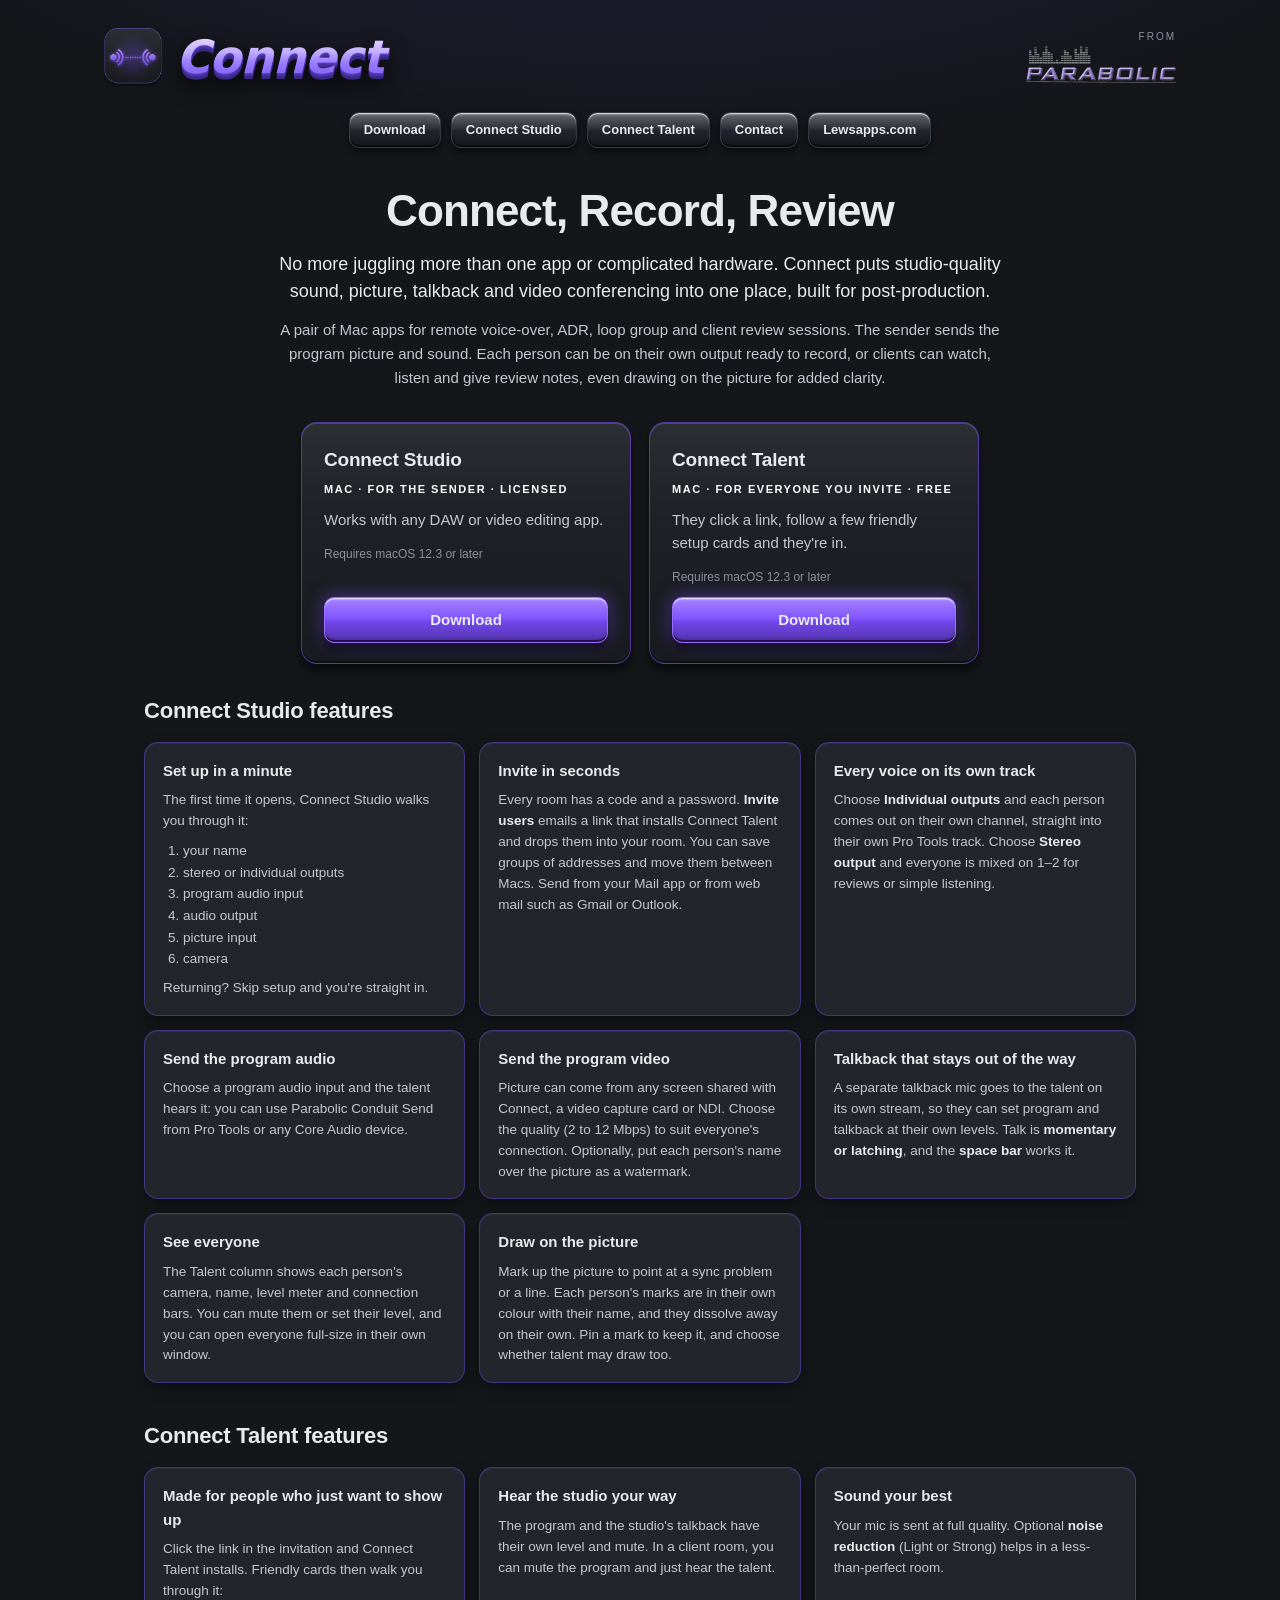
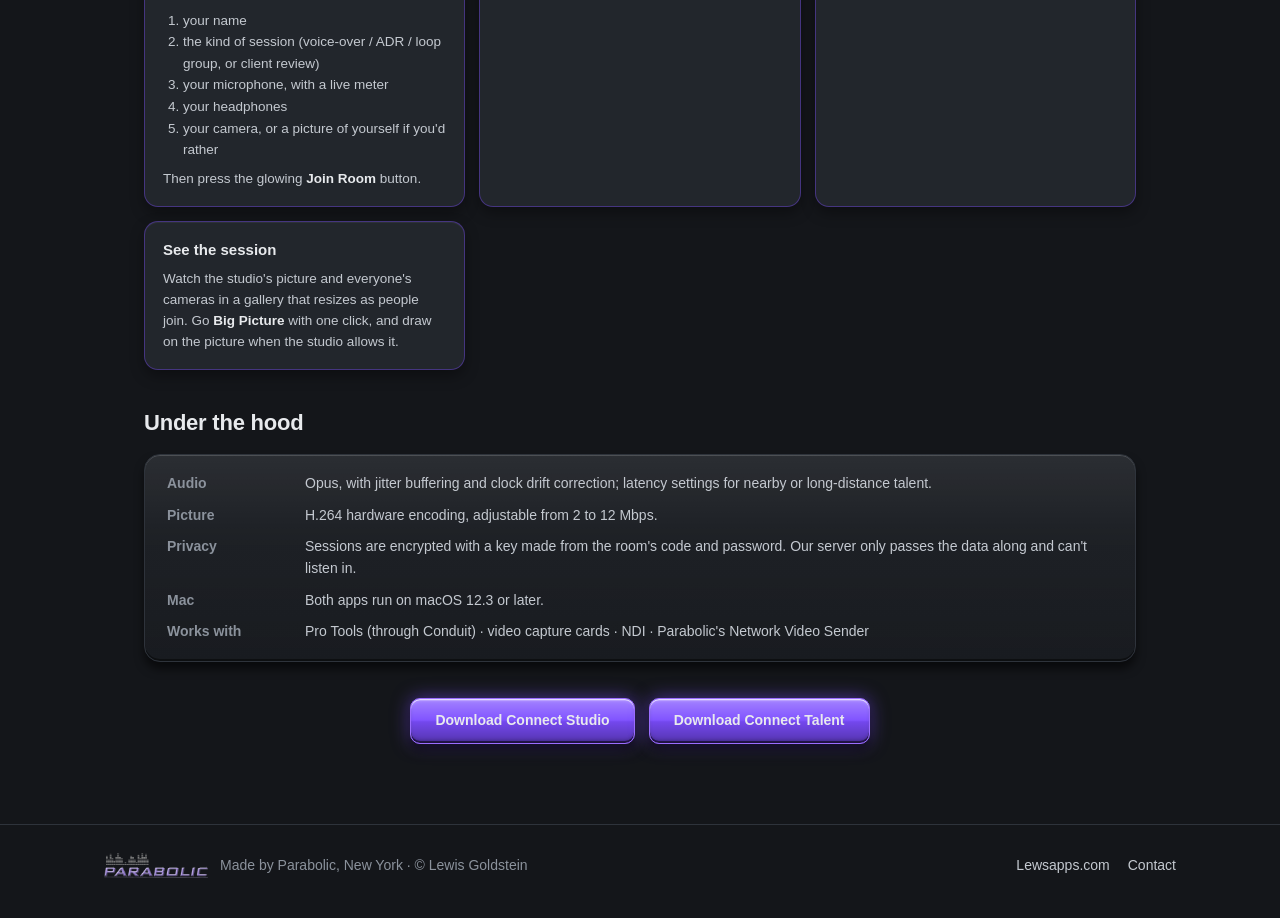
==== docs/index.html @ f1bec0ec "Rename cards: Send the program audio / video Co-Authored-By: Claude Opus 5.5 <noreply@anthropic.com>" ====
<!doctype html>
<html lang="en">
<head>
<meta charset="utf-8">
<meta name="viewport" content="width=device-width, initial-scale=1">
<title>Connect — your studio, wherever your talent is · from Parabolic</title>
<meta name="description" content="Connect Studio and Connect Talent: Mac apps for remote voice-over, ADR, loop group and client review sessions. Studio-quality sound, picture, talkback and video of everyone in one place.">
<meta property="og:title" content="Connect — from Parabolic">
<meta property="og:description" content="Your studio, wherever your talent is. Remote voice-over, ADR, loop group and client review sessions for Mac.">
<meta name="theme-color" content="#14161a">
<link rel="stylesheet" href="assets/style.css">
<link rel="stylesheet" href="assets/transmitter.css">
<link rel="stylesheet" href="assets/vocalbooth.css">
<link rel="stylesheet" href="assets/connect.css">
<link rel="icon" type="image/png" href="assets/favicon.png">
<link rel="apple-touch-icon" href="assets/icon-180.png">
</head>
<body>
<header class="tx-head"><div class="tx-wrap">
  <a href="index.html" class="vb-brand"><img class="vb-icon" src="assets/connect-icon.png" alt="" width="190" height="190"><span class="vb-word">Connect</span></a>
  <div class="from"><span>from</span><a href="https://lewsapps.com"><img class="parabolic" src="assets/parabolic-logo.png" alt="Parabolic" width="600" height="146"></a></div>
</div></header>

<nav class="tx-nav">
  <a class="btn sm" href="#apps">Download</a>
  <a class="btn sm" href="#studio">Connect Studio</a>
  <a class="btn sm" href="#talent">Connect Talent</a>
  <a class="btn sm" href="mailto:lew@parabolicny.com">Contact</a>
  <a class="btn sm" href="https://lewsapps.com">Lewsapps.com</a>
</nav>

<main class="tx-wrap cn-main">

<section class="cn-hero">
  <h1>Connect, Record, Review</h1>
  <p class="cn-lead">No more juggling more than one app or complicated hardware. Connect puts studio-quality sound, picture, talkback and video conferencing into one place, built for post-production.</p>
  <p class="cn-sub">A pair of Mac apps for remote voice-over, ADR, loop group and client review sessions. The sender sends the program picture and sound. Each person can be on their own output ready to record, or clients can watch, listen and give review notes, even drawing on the picture for added clarity.</p>
</section>

<section id="apps" class="cn-apps">
  <article class="card tx-card">
    <h3>Connect Studio</h3>
    <div class="plat">Mac · For the sender · Licensed</div>
    <p>Works with any DAW or video editing app.</p>
    <div class="req">Requires macOS 12.3 or later</div>
    <a class="btn primary" href="https://raw.githubusercontent.com/diskeditor/lews-apps/main/Connect-Studio-Installer.pkg">Download</a>
  </article>
  <article class="card tx-card">
    <h3>Connect Talent</h3>
    <div class="plat">Mac · For everyone you invite · Free</div>
    <p>They click a link, follow a few friendly setup cards and they're in.</p>
    <div class="req">Requires macOS 12.3 or later</div>
    <a class="btn primary" href="https://raw.githubusercontent.com/diskeditor/lews-apps/main/Connect-Talent-Installer.pkg">Download</a>
  </article>
</section>

<section id="studio" class="cn-block">
  <div class="cn-head"><h2>Connect Studio features</h2></div>
  <div class="cn-grid"><div class="cn-feat"><h4>Set up in a minute</h4><p>The first time it opens, Connect Studio walks you through it:</p><ol><li>your name</li><li>stereo or individual outputs</li><li>program audio input</li><li>audio output</li><li>picture input</li><li>camera</li></ol><p>Returning? Skip setup and you're straight in.</p></div><div class="cn-feat"><h4>Invite in seconds</h4><p>Every room has a code and a password. <b>Invite users</b> emails a link that installs Connect Talent and drops them into your room. You can save groups of addresses and move them between Macs. Send from your Mail app or from web mail such as Gmail or Outlook.</p></div><div class="cn-feat"><h4>Every voice on its own track</h4><p>Choose <b>Individual outputs</b> and each person comes out on their own channel, straight into their own Pro Tools track. Choose <b>Stereo output</b> and everyone is mixed on 1–2 for reviews or simple listening.</p></div><div class="cn-feat"><h4>Send the program audio</h4><p>Choose a program audio input and the talent hears it: you can use Parabolic Conduit Send from Pro Tools or any Core Audio device.</p></div><div class="cn-feat"><h4>Send the program video</h4><p>Picture can come from any screen shared with Connect, a video capture card or NDI. Choose the quality (2 to 12 Mbps) to suit everyone's connection. Optionally, put each person's name over the picture as a watermark.</p></div><div class="cn-feat"><h4>Talkback that stays out of the way</h4><p>A separate talkback mic goes to the talent on its own stream, so they can set program and talkback at their own levels. Talk is <b>momentary or latching</b>, and the <b>space bar</b> works it.</p></div><div class="cn-feat"><h4>See everyone</h4><p>The Talent column shows each person's camera, name, level meter and connection bars. You can mute them or set their level, and you can open everyone full-size in their own window.</p></div><div class="cn-feat"><h4>Draw on the picture</h4><p>Mark up the picture to point at a sync problem or a line. Each person's marks are in their own colour with their name, and they dissolve away on their own. Pin a mark to keep it, and choose whether talent may draw too.</p></div></div>
</section>

<section id="talent" class="cn-block">
  <div class="cn-head"><h2>Connect Talent features</h2></div>
  <div class="cn-grid"><div class="cn-feat"><h4>Made for people who just want to show up</h4><p>Click the link in the invitation and Connect Talent installs. Friendly cards then walk you through it:</p><ol><li>your name</li><li>the kind of session (voice-over / ADR / loop group, or client review)</li><li>your microphone, with a live meter</li><li>your headphones</li><li>your camera, or a picture of yourself if you'd rather</li></ol><p>Then press the glowing <b>Join Room</b> button.</p></div><div class="cn-feat"><h4>Hear the studio your way</h4><p>The program and the studio's talkback have their own level and mute. In a client room, you can mute the program and just hear the talent.</p></div><div class="cn-feat"><h4>Sound your best</h4><p>Your mic is sent at full quality. Optional <b>noise reduction</b> (Light or Strong) helps in a less-than-perfect room.</p></div><div class="cn-feat"><h4>See the session</h4><p>Watch the studio's picture and everyone's cameras in a gallery that resizes as people join. Go <b>Big Picture</b> with one click, and draw on the picture when the studio allows it.</p></div></div>
</section>

<section class="cn-block">
  <div class="cn-head"><h2>Under the hood</h2></div>
  <div class="card cn-hood">
    <dl>
      <dt>Audio</dt><dd>Opus, with jitter buffering and clock drift correction; latency settings for nearby or long-distance talent.</dd>
      <dt>Picture</dt><dd>H.264 hardware encoding, adjustable from 2 to 12 Mbps.</dd>
      <dt>Privacy</dt><dd>Sessions are encrypted with a key made from the room's code and password. Our server only passes the data along and can't listen in.</dd>
      <dt>Mac</dt><dd>Both apps run on macOS 12.3 or later.</dd>
      <dt>Works with</dt><dd>Pro Tools (through Conduit) · video capture cards · NDI · Parabolic's Network Video Sender</dd>
    </dl>
  </div>
</section>

<section class="cn-cta">
  <a class="btn primary" href="https://raw.githubusercontent.com/diskeditor/lews-apps/main/Connect-Studio-Installer.pkg">Download Connect Studio</a>
  <a class="btn primary" href="https://raw.githubusercontent.com/diskeditor/lews-apps/main/Connect-Talent-Installer.pkg">Download Connect Talent</a>
</section>

</main>

<footer class="site"><div class="wrap tx-foot">
  <span class="foot-p"><img class="parabolic" src="assets/parabolic-logo.png" alt="Parabolic" width="600" height="146"> Made by Parabolic, New York · © Lewis Goldstein</span>
  <nav><a href="https://lewsapps.com">Lewsapps.com</a><a href="mailto:lew@parabolicny.com">Contact</a></nav>
</div></footer>
</body>
</html>
---- docs/assets/style.css ----
:root {
  --bg: #14161a; --card: #1b1e23; --raised: #22262c; --well: #0e1013;
  --border: #2e333b; --line: #343a44; --muted: #8b929c; --text: #e8eaed; --subtle: #c4c9d0;
  --purple: #7c4dff; --purple-o: #9b6dff;
  --hi: linear-gradient(180deg, rgba(255,255,255,.30) 0%, rgba(255,255,255,.04) 48%, rgba(0,0,0,.07) 52%, rgba(0,0,0,.32) 100%);
  --hi-soft: linear-gradient(180deg, rgba(255,255,255,.07) 0%, rgba(255,255,255,.01) 40%, rgba(0,0,0,.10) 100%);
  --lo: linear-gradient(180deg, rgba(0,0,0,.26) 0%, rgba(0,0,0,.04) 55%, rgba(255,255,255,.12) 100%);
  --edge: inset 0 1.25px 0 rgba(255,255,255,.62), inset 0 3px 3px -1px rgba(255,255,255,.22), inset 0 -2px 0 rgba(0,0,0,.5), inset 0 -4px 4px -2px rgba(0,0,0,.35);
  --edge-soft: inset 0 1px 0 rgba(255,255,255,.16), inset 0 -2px 0 rgba(0,0,0,.45);
  --lift: 0 7px 10px rgba(0,0,0,.55);
  --lift-lg: 0 14px 30px rgba(0,0,0,.55);
}
* { box-sizing: border-box; }
html { scroll-behavior: smooth; }
body {
  margin: 0; background: var(--bg); color: var(--text);
  font: 16px/1.55 -apple-system, BlinkMacSystemFont, "SF Pro Text", "Helvetica Neue", Helvetica, Arial, sans-serif;
  -webkit-font-smoothing: antialiased;
  background-image: radial-gradient(1200px 500px at 50% -200px, rgba(124,77,255,.16), transparent 70%);
  background-repeat: no-repeat;
}
a { color: var(--purple-o); text-decoration: none; }
a:hover { text-decoration: underline; }
.wrap { max-width: 1120px; margin: 0 auto; padding: 0 24px; }

/* header */
header.site { position: sticky; top: 0; z-index: 10; background: rgba(20,22,26,.86); backdrop-filter: blur(12px); -webkit-backdrop-filter: blur(12px); border-bottom: 1px solid var(--border); }
header.site .wrap { display: flex; align-items: center; justify-content: space-between; height: 64px; }
.brand { display: flex; align-items: center; gap: 12px; color: var(--text); font-weight: 700; font-size: 18px; letter-spacing: -.01em; }
.brand:hover { text-decoration: none; }
.brand small { color: var(--muted); font-weight: 500; font-size: 13px; }
nav.top { display: flex; gap: 8px; }
nav.top a { color: var(--subtle); font-size: 14px; font-weight: 600; padding: 8px 12px; border-radius: 9px; }
nav.top a:hover { color: var(--text); background: var(--raised); text-decoration: none; }

/* bevel surfaces */
.card, .btn, .icon, .chip {
  background-image: var(--hi) !important; box-shadow: var(--edge), var(--lift);
}
.card { background-color: var(--card); border: 1px solid var(--border); border-radius: 16px; background-image: var(--hi-soft) !important; box-shadow: var(--edge-soft), var(--lift); }
.btn {
  display: inline-flex; align-items: center; justify-content: center; gap: 8px;
  height: 44px; padding: 0 18px; border-radius: 10px;
  font-size: 14px; font-weight: 600; color: var(--text);
  background-color: var(--raised); border: 1px solid var(--line);
  transition: transform .08s ease;
}
.btn:hover { text-decoration: none; border-color: var(--purple-o); }
.btn:active { background-image: var(--lo) !important; box-shadow: inset 0 2px 5px rgba(0,0,0,.65); transform: translateY(1px); }
.btn.primary { background-color: var(--purple); border-color: var(--purple-o); box-shadow: var(--edge), var(--lift), 0 0 18px rgba(124,77,255,.55); }
.btn.sm { height: 36px; padding: 0 14px; font-size: 13px; box-shadow: var(--edge), 0 4px 6px rgba(0,0,0,.5); }
.btn .ver { font-weight: 500; opacity: .75; font-variant-numeric: tabular-nums; }

/* hero */
.hero { padding: 72px 0 48px; text-align: center; }
.eyebrow { font-size: 11px; font-weight: 700; letter-spacing: .14em; text-transform: uppercase; color: var(--muted); }
.hero .eyebrow { font-size: clamp(18px, 2.6vw, 28px); letter-spacing: .16em; color: var(--subtle); }
.hero h1 { font-size: clamp(34px, 5.5vw, 56px); line-height: 1.05; letter-spacing: -.03em; margin: 12px 0 16px; font-weight: 800; }
/* brushed-metal text */
.metal {
  background: linear-gradient(180deg, #ffffff 0%, #e9ecf1 18%, #a9b0ba 46%, #6d747e 50%, #c9ced6 64%, #f4f6f9 82%, #9aa1ab 100%);
  -webkit-background-clip: text; background-clip: text; color: transparent;
  filter: drop-shadow(0 1px 0 rgba(255,255,255,.18)) drop-shadow(0 6px 10px rgba(0,0,0,.6));
}
.hero p.lede { max-width: 640px; margin: 0 auto; color: var(--subtle); font-size: 18px; }
.hero .actions { margin-top: 28px; display: flex; gap: 12px; justify-content: center; flex-wrap: wrap; }

/* filter pill */
.pill { display: inline-flex; gap: 4px; padding: 4px; border-radius: 12px; background-color: var(--well); background-image: var(--lo) !important; box-shadow: inset 0 2px 5px rgba(0,0,0,.65), inset 0 -1px 0 rgba(255,255,255,.06); }
.pill button { appearance: none; border: 1px solid transparent; background: transparent; color: var(--subtle); font: 600 13px/1 inherit; font-family: inherit; padding: 9px 14px; border-radius: 9px; cursor: pointer; }
.pill button:hover { color: var(--text); }
.pill button.on { color: #fff; background-color: var(--purple); border-color: var(--purple-o); background-image: var(--hi) !important; box-shadow: var(--edge), var(--lift), 0 0 18px rgba(124,77,255,.7); }
.toolbar { display: flex; justify-content: center; margin: 8px 0 28px; }

/* app grid */
.grid { display: grid; grid-template-columns: repeat(auto-fill, minmax(240px, 1fr)); gap: 18px; }
.app { padding: 22px; display: flex; flex-direction: column; gap: 14px; position: relative; overflow: hidden; }
.app::before { content: ""; position: absolute; inset: 0 0 auto 0; height: 2px; background: var(--c); opacity: .85; }
.app .head { display: flex; gap: 14px; align-items: center; }
.icon { width: 56px; height: 56px; border-radius: 14px; flex: none; display: grid; place-items: center; background-color: var(--c); border: 1px solid rgba(255,255,255,.12); color: #111; font-weight: 800; font-size: 26px; letter-spacing: -.03em; text-shadow: 0 1px 0 rgba(255,255,255,.35); box-shadow: var(--edge), var(--lift), 0 0 22px color-mix(in srgb, var(--c) 45%, transparent); }
.icon.lg { width: 96px; height: 96px; border-radius: 22px; font-size: 44px; }
.icon svg { width: 60%; height: 60%; }
.app h3 { margin: 0; font-size: 21px; letter-spacing: -.01em; }
.kind { font-size: 11px; font-weight: 700; letter-spacing: .12em; text-transform: uppercase; color: var(--c); }
.app p { margin: 0; color: var(--subtle); font-size: 15px; }
.app .req { font-size: 12.5px; color: var(--muted); }
.app .actions { margin-top: auto; display: flex; gap: 10px; flex-wrap: wrap; padding-top: 6px; }
.app .btn.primary { background-color: color-mix(in srgb, var(--c) 55%, #1b1e23); border-color: var(--c); box-shadow: var(--edge), var(--lift), 0 0 16px color-mix(in srgb, var(--c) 45%, transparent); }

/* transmitter feature */
.feature-card { margin: 0 0 40px; padding: 18px 24px; display: flex; gap: 24px; align-items: center; flex-wrap: wrap; }
.feature-card .txt { flex: 1 1 360px; }
.feature-card h2 { margin: 6px 0 8px; font-size: 28px; letter-spacing: -.02em; }
.feature-card p { margin: 0; color: var(--subtle); font-size: 15px; }
.tx-visit { display: flex; justify-content: center; margin: 0 0 40px; }

/* sections */
section.block { padding: 64px 0 8px; }
section.block h2 { font-size: 30px; letter-spacing: -.02em; margin: 6px 0 20px; }
.cols { display: grid; grid-template-columns: repeat(auto-fit, minmax(280px, 1fr)); gap: 22px; }
.cols .card { padding: 22px; }
.cols .card h3 { margin: 0 0 8px; font-size: 17px; }
.cols .card p, .cols .card li { color: var(--subtle); font-size: 15px; margin: 0; }
.cols .card ol, .cols .card ul { padding-left: 20px; margin: 0; }
.cols .card li + li { margin-top: 6px; }

/* app detail page */
.crumb { padding-top: 28px; font-size: 14px; }
.detail { display: grid; grid-template-columns: 1.2fr 1fr; gap: 28px; padding: 28px 0 0; align-items: start; }
.detail .main { padding: 32px; }
.detail .main .head { display: flex; gap: 20px; align-items: center; margin-bottom: 20px; }
.detail h1 { margin: 4px 0 0; font-size: 42px; letter-spacing: -.025em; line-height: 1.05; }
.detail .tag { font-size: 18px; color: var(--subtle); margin: 4px 0 0; }
.detail .summary { font-size: 17px; color: var(--subtle); margin: 0 0 24px; }
.detail .side { padding: 24px; }
.detail .side h3 { font-size: 11px; letter-spacing: .14em; text-transform: uppercase; color: var(--muted); margin: 0 0 12px; }
.detail ul.feat { list-style: none; padding: 0; margin: 0 0 24px; }
.detail ul.feat li { padding: 10px 0 10px 28px; border-bottom: 1px solid var(--border); position: relative; color: var(--text); }
.detail ul.feat li::before { content: ""; position: absolute; left: 4px; top: 17px; width: 10px; height: 10px; border-radius: 3px; background: var(--c); box-shadow: 0 0 10px var(--c); }
.detail .meta { display: grid; grid-template-columns: auto 1fr; gap: 6px 16px; font-size: 14px; }
.detail .meta dt { color: var(--muted); }
.detail .meta dd { margin: 0; }
.detail .main .actions { display: flex; gap: 12px; flex-wrap: wrap; }
.detail .main .btn.primary { background-color: color-mix(in srgb, var(--c) 55%, #1b1e23); border-color: var(--c); box-shadow: var(--edge), var(--lift), 0 0 18px color-mix(in srgb, var(--c) 50%, transparent); }
.others { padding: 56px 0 0; }
.others .row { display: flex; gap: 14px; flex-wrap: wrap; }
.others a.chip { display: inline-flex; align-items: center; gap: 10px; padding: 8px 14px 8px 8px; border-radius: 12px; background-color: var(--raised); border: 1px solid var(--line); color: var(--text); font-weight: 600; font-size: 14px; }
.others a.chip:hover { text-decoration: none; border-color: var(--c); }
.others .icon { width: 30px; height: 30px; border-radius: 8px; font-size: 15px; box-shadow: var(--edge), 0 3px 5px rgba(0,0,0,.5); }

/* footer */
footer.site { margin-top: 80px; border-top: 1px solid var(--border); padding: 28px 0 40px; color: var(--muted); font-size: 14px; }
footer.site .wrap { display: flex; justify-content: space-between; gap: 16px; flex-wrap: wrap; align-items: center; }
footer.site nav { display: flex; gap: 18px; }
footer.site a { color: var(--subtle); }

@media (max-width: 820px) {
  .detail { grid-template-columns: 1fr; }
  nav.top a.hide-sm, .brand small { display: none; }
  .brand { white-space: nowrap; }
  .hero { padding-top: 48px; }
}

/* logo */
.brand img { height: 34px; width: auto; display: block; }
.hero h1 { margin: 16px 0 20px; }
.hero-logo { width: min(620px, 88vw); height: auto; display: inline-block; filter: drop-shadow(0 10px 18px rgba(0,0,0,.6)) drop-shadow(0 0 30px rgba(124,77,255,.18)); }
/* real app icons */
img.icon.pic { background: none !important; border: 0; padding: 0; object-fit: cover; box-shadow: 0 6px 12px rgba(0,0,0,.55), 0 0 18px color-mix(in srgb, var(--c) 30%, transparent); }
.others img.icon.pic { box-shadow: 0 3px 5px rgba(0,0,0,.5); }
.tx-logo { width: min(260px, 100%); height: auto; display: block; margin: 10px 0 6px; filter: drop-shadow(0 6px 10px rgba(0,0,0,.55)); }

/* compact cards: up to 8 across */
.wrap { max-width: 1400px; }
.grid { grid-template-columns: repeat(auto-fill, minmax(140px, 1fr)); gap: 14px; }
.app { padding: 16px 12px 14px; gap: 10px; text-align: center; }
.app .head { flex-direction: column; gap: 10px; }
.app .head .icon { width: 52px; height: 52px; }
.app h3 { font-size: 16px; line-height: 1.2; }
.app .kind { font-size: 9.5px; letter-spacing: .1em; margin-bottom: 3px; }
.app > p { font-size: 13px; line-height: 1.45; }
.app .req { font-size: 11px; line-height: 1.4; }
.app .actions { flex-direction: column; gap: 6px; padding-top: 2px; align-items: stretch; }
.app .actions .btn.sm { height: 32px; padding: 0 8px; font-size: 12px; justify-content: center; }
.app .actions .btn.sm { white-space: nowrap; }
.app .kind { color: #fff; }
/* screenshots */
.app .thumb { display: grid; place-items: center; height: 48px; width: 72%; margin: 0 auto; border-radius: 7px; background: #0c0d0f; box-shadow: inset 0 2px 5px rgba(0,0,0,.7), inset 0 -1px 0 rgba(255,255,255,.05); overflow: hidden; padding: 4px; }
.app .thumb img { max-width: 100%; max-height: 100%; object-fit: contain; border-radius: 4px; display: block; }
.app .thumb:hover { outline: 1px solid var(--c); }
figure.shot { margin: 24px auto 0; padding: 14px; width: fit-content; max-width: 100%; }
figure.shot a { display: block; }
figure.shot img { max-width: min(calc(100vw - 80px), 720px); max-height: 380px; width: auto; height: auto; object-fit: contain; display: block; border-radius: 10px; box-shadow: 0 18px 40px rgba(0,0,0,.6), 0 0 0 1px rgba(255,255,255,.06); }
.detail .main .kind { display: none; }
/* compact app pages */
.detail { max-width: 940px; margin: 0 auto; gap: 18px; padding-top: 16px; }
.crumb { max-width: 940px; margin-left: auto; margin-right: auto; }
.detail .main { padding: 22px; }
.detail .main .head { gap: 14px; margin-bottom: 12px; }
.detail .icon.lg { width: 64px; height: 64px; border-radius: 15px; }
.detail h1 { font-size: 28px; }
.detail .tag { font-size: 14px; }
.detail .summary { font-size: 14px; margin-bottom: 16px; }
.detail .main .btn { height: 36px; padding: 0 14px; font-size: 13px; }
.detail .side { padding: 18px 20px; }
.detail .side h3 { font-size: 10px; margin-bottom: 6px; }
.detail ul.feat { margin-bottom: 14px; }
.detail ul.feat li { padding: 6px 0 6px 22px; font-size: 13.5px; }
.detail ul.feat li::before { top: 12px; width: 8px; height: 8px; }
.detail .meta { font-size: 12.5px; gap: 3px 14px; }
figure.shot { margin-top: 18px; padding: 10px; }
figure.shot img { max-width: min(calc(100vw - 60px), 520px); max-height: 280px; border-radius: 8px; }
.others { max-width: 940px; margin: 0 auto; padding-top: 36px; }
/* app pages: two equal cards, features card short and wide */
.detail, .crumb, .others { max-width: 1028px; }
.detail { grid-template-columns: repeat(2, minmax(0, 500px)); justify-content: center; align-items: stretch; }
.detail .side { display: grid; grid-template-columns: 1fr 1fr; grid-template-rows: auto 1fr; grid-auto-flow: column; column-gap: 22px; }
.detail .side ul.feat { margin-bottom: 0; }
@media (max-width: 820px) { .detail { grid-template-columns: 1fr; } .detail .side { grid-template-columns: 1fr; grid-auto-flow: row; } }
/* shorter, wider app page cards */
.detail, .crumb, .others { max-width: 1188px; }
.detail { grid-template-columns: repeat(2, minmax(0, 580px)); gap: 20px; }
.detail .main { padding: 20px 26px 20px; }
.detail .main .head { margin-bottom: 10px; }
.detail .summary { margin-bottom: 14px; }
.detail .side { padding: 16px 24px; column-gap: 28px; }
.detail .side h3 { margin-bottom: 6px; }
.detail ul.feat li { padding: 5px 0 5px 22px; font-size: 14px; }
.detail ul.feat li::before { top: 11px; width: 8px; height: 8px; }
.detail .meta { font-size: 13px; gap: 4px 14px; }
.detail .side { grid-template-columns: 1.35fr 1fr; }
figure.shot.wide img { max-width: min(calc(100vw - 60px), 1150px); max-height: 420px; }
.btn .ver { display: none; }
---- docs/assets/transmitter.css ----
/* transmitter.info — builds on style.css (shared with lewsapps.com) */
.tx-wrap { max-width: 1120px; margin: 0 auto; padding: 0 24px; }
.tx-head .tx-wrap { display: flex; align-items: center; justify-content: space-between; gap: 20px; padding-top: 28px; padding-bottom: 8px; }
.tx-mark { width: min(360px, 62vw); height: auto; display: block; filter: drop-shadow(0 8px 14px rgba(0,0,0,.6)) drop-shadow(0 0 26px rgba(124,77,255,.18)); }
.from { display: flex; flex-direction: column; align-items: flex-end; line-height: 1.1; }
.from span { font-size: 10px; letter-spacing: .2em; text-transform: uppercase; color: var(--muted); }
.from b { font-size: 22px; font-weight: 800; letter-spacing: .12em; text-transform: uppercase; color: #b9a3ff; text-shadow: 0 0 14px rgba(124,77,255,.45); }
.from a:hover { text-decoration: none; }

.tx-nav { display: flex; flex-wrap: wrap; justify-content: center; gap: 10px; margin: 18px 0 8px; }

.tx-section { font-size: 15px; font-weight: 600; color: var(--subtle); margin: 28px 0 12px; }
.tx-grid { display: grid; grid-template-columns: repeat(2, minmax(0, 1fr)); gap: 18px; }
.tx-card { padding: 22px 22px 20px; display: flex; flex-direction: column; gap: 10px; border-color: color-mix(in srgb, var(--purple) 55%, transparent); }
.tx-card h3 { margin: 0; font-size: 19px; letter-spacing: -.01em; }
.tx-card .plat { font-size: 11px; font-weight: 700; letter-spacing: .14em; text-transform: uppercase; color: #fff; margin-top: -4px; }
.tx-card p { margin: 0; color: var(--subtle); font-size: 15px; line-height: 1.55; }
.tx-card .req { font-size: 12px; color: var(--muted); margin-top: 4px; }
.tx-card .btn.primary { margin-top: auto; height: 46px; justify-content: center; font-size: 15px; width: 100%; }

.tx-foot { max-width: 1120px; }
@media (max-width: 760px) { .tx-grid { grid-template-columns: 1fr; } .from b { font-size: 17px; } }

/* text pages */
.tx-page { padding: 22px 24px 26px; }
.tx-page > * { max-width: 760px; margin-left: auto; margin-right: auto; }
.tx-page .lead { font-size: 16px; color: var(--text); line-height: 1.6; margin-top: 0; margin-bottom: 22px; }
.tx-box { padding: 16px 18px; margin-bottom: 16px; border-color: color-mix(in srgb, var(--purple) 55%, transparent); }
.tx-box h4 { margin: 0 0 10px; font-size: 13px; font-weight: 700; letter-spacing: .1em; text-transform: uppercase; color: var(--subtle); }
.tx-box p { margin: 0 0 9px; font-size: 13.5px; line-height: 1.6; color: var(--subtle); }
.tx-box p:last-child { margin-bottom: 0; }
.tx-box b { color: var(--text); }
.tx-back { display: inline-flex; margin-top: 6px; }
.tx-page > .tx-back { margin-left: max(0px, calc((100% - 760px) / 2)); }

/* Parabolic logo */
.from img.parabolic { width: 150px; height: auto; display: block; margin-top: 4px; }
footer.site .foot-p { display: inline-flex; align-items: center; gap: 12px; }
footer.site .foot-p img.parabolic { width: 104px; height: auto; display: block; }
---- docs/assets/vocalbooth.css ----
/* vocalbooth.nyc — builds on style.css + transmitter.css */
.vb-brand { display: flex; align-items: center; gap: 16px; }
.vb-brand:hover { text-decoration: none; }
.vb-icon { width: 64px; height: 64px; border-radius: 15px; box-shadow: 0 6px 12px rgba(0,0,0,.55), 0 0 18px rgba(124,77,255,.3); }
/* lavender 3D italic lettering */
.vb-word {
  font-family: "Inter", system-ui, -apple-system, sans-serif; font-weight: 900; font-style: italic;
  font-size: clamp(34px, 6vw, 56px); letter-spacing: -.01em; line-height: 1;
  background: linear-gradient(180deg, #e9e1ff 0%, #c3b0ff 38%, #9b7dff 62%, #7a5cf0 100%);
  -webkit-background-clip: text; background-clip: text; color: transparent;
  filter: drop-shadow(0 1px 0 #5a3fc4) drop-shadow(0 2px 0 #4a33a6) drop-shadow(0 3px 0 #3a2886) drop-shadow(0 8px 10px rgba(0,0,0,.7));
}
.vb-main { max-width: 760px; }
.vb-main .tx-card { min-height: 170px; }
.vb-title { width: min(480px, 68vw); height: auto; display: block; }
.vb-title { width: min(300px, 60vw); }
/* Connect */
.vb-brand { gap: 14px; }
.vb-brand .vb-icon { width: 58px; height: 58px; border-radius: 0; box-shadow: none; }
.vb-word { font-size: clamp(32px, 5vw, 46px); padding-right: .12em; }
---- docs/assets/connect.css ----
/* connectapp.nyc page layout */
.cn-main { max-width: 1040px; }
.cn-hero { text-align: center; padding: 30px 0 26px; }
.cn-hero h1 { font-size: clamp(28px, 4.2vw, 44px); letter-spacing: -.02em; line-height: 1.15; margin: 0 0 14px; }
.cn-lead { font-size: 18px; line-height: 1.55; color: var(--text); max-width: 760px; margin: 0 auto 12px; }
.cn-sub { font-size: 15px; line-height: 1.6; color: var(--subtle); max-width: 720px; margin: 0 auto; }
.cn-apps { display: flex; justify-content: center; gap: 18px; flex-wrap: wrap; margin: 6px 0 30px; }
.cn-apps .tx-card { flex: 0 1 330px; min-height: 0; }
.cn-why { padding: 20px 24px; margin-bottom: 34px; }
.cn-why h2, .cn-head h2 { font-size: 22px; margin: 0; letter-spacing: -.01em; }
.cn-why p { margin: 10px 0 0; color: var(--subtle); font-size: 15px; line-height: 1.6; }
.cn-block { margin-bottom: 36px; scroll-margin-top: 16px; }
.cn-head { display: flex; align-items: baseline; gap: 14px; flex-wrap: wrap; margin-bottom: 14px; }
.cn-head span { color: var(--muted); font-size: 14px; }
.cn-grid { display: grid; grid-template-columns: repeat(auto-fill, minmax(300px, 1fr)); gap: 14px; }
.cn-feat { background-color: var(--raised); border: 1px solid color-mix(in srgb, var(--purple) 40%, transparent); border-radius: 14px; padding: 16px 18px; box-shadow: 0 6px 14px rgba(0,0,0,.35), inset 0 1px 0 rgba(255,255,255,.05); }
.cn-feat h4 { margin: 0 0 8px; font-size: 15px; color: var(--text); }
.cn-feat p { margin: 0 0 8px; font-size: 13.5px; line-height: 1.55; color: var(--subtle); }
.cn-feat p:last-child { margin-bottom: 0; }
.cn-feat ol { margin: 0 0 8px; padding-left: 20px; font-size: 13.5px; line-height: 1.6; color: var(--subtle); }
.cn-feat b, .cn-steps b, .cn-why b { color: var(--text); }
.cn-steps { list-style: none; padding: 0; margin: 0; display: grid; grid-template-columns: repeat(3, 1fr); gap: 14px; }
.cn-steps li { display: flex; gap: 12px; align-items: flex-start; background-color: var(--raised); border: 1px solid var(--line); border-radius: 14px; padding: 16px; }
.cn-steps li > b { flex: none; width: 30px; height: 30px; border-radius: 50%; display: grid; place-items: center; background: linear-gradient(180deg, #a88bff, #7c4dff); color: #fff; font-size: 14px; box-shadow: 0 0 12px rgba(124,77,255,.5); }
.cn-steps p { margin: 4px 0 0; font-size: 14px; line-height: 1.5; color: var(--subtle); }
.cn-hood { padding: 18px 22px; }
.cn-hood dl { display: grid; grid-template-columns: 120px 1fr; gap: 10px 18px; margin: 0; font-size: 14px; line-height: 1.55; }
.cn-hood dt { color: var(--muted); font-weight: 600; }
.cn-hood dd { margin: 0; color: var(--subtle); }
.cn-cta { display: flex; justify-content: center; gap: 14px; flex-wrap: wrap; margin: 10px 0 30px; }
.cn-cta .btn.primary { height: 46px; padding: 0 24px; display: inline-flex; align-items: center; }
@media (max-width: 760px) { .cn-steps { grid-template-columns: 1fr; } .cn-hood dl { grid-template-columns: 1fr; } }
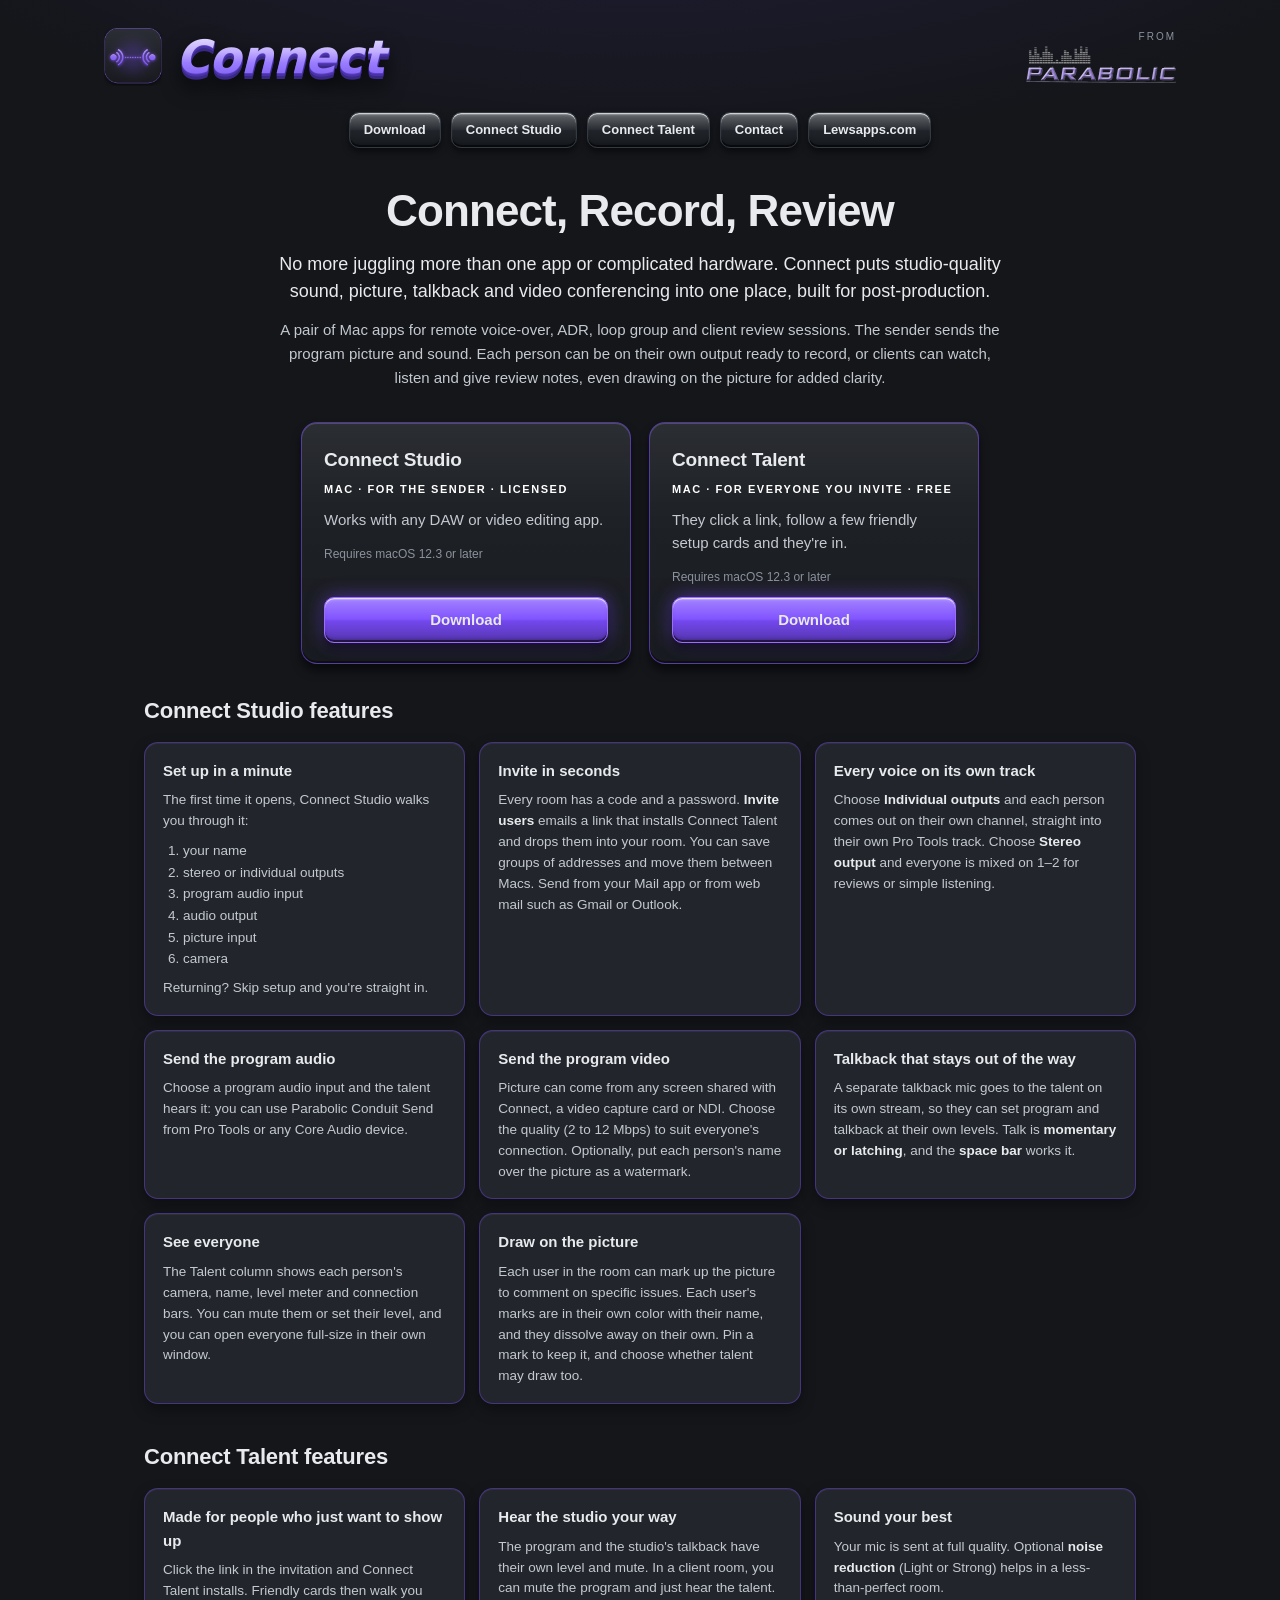
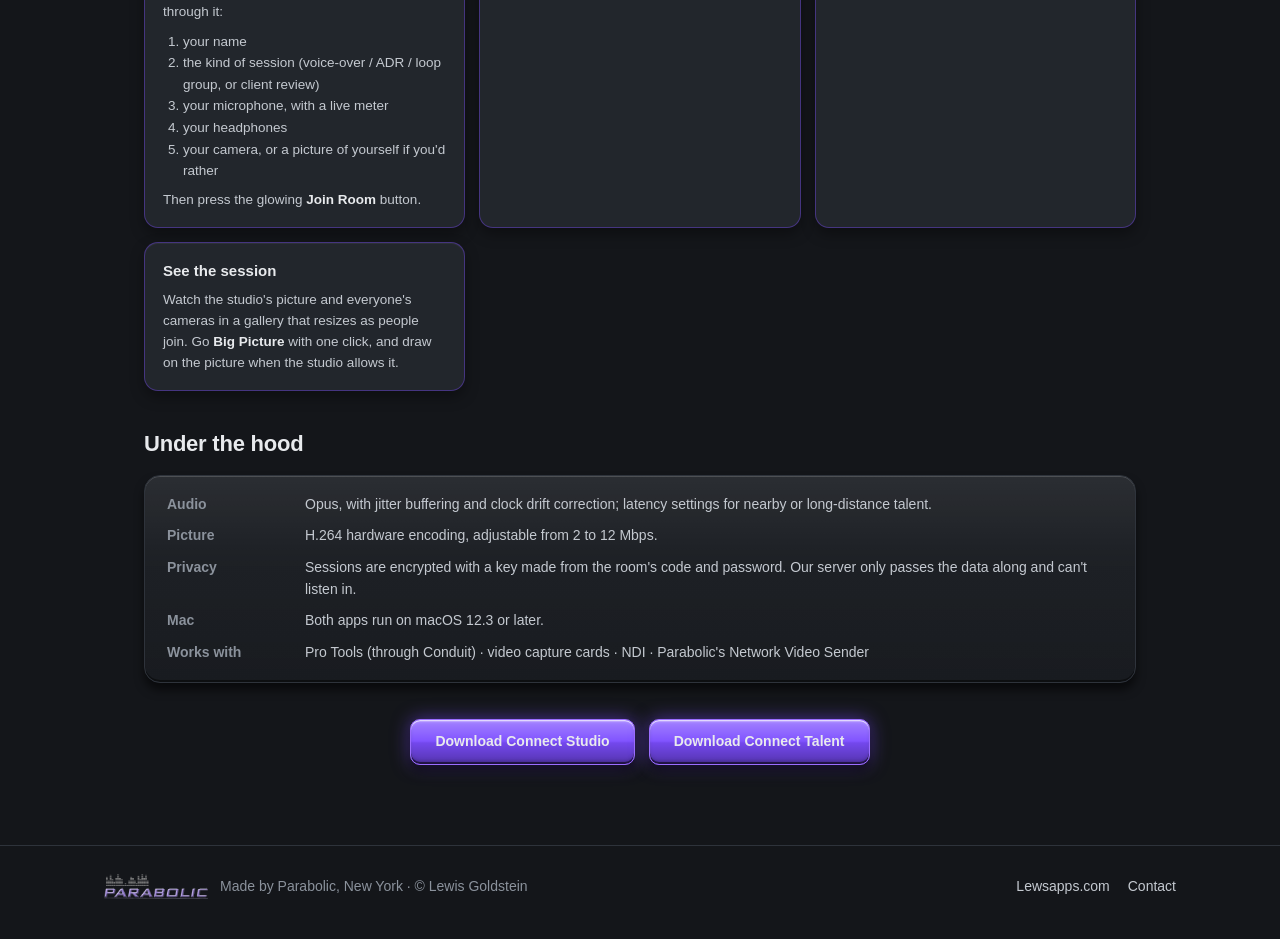
==== commit 4e1b977a: "Draw on the picture wording Co-Authored-By: Claude Opus 5.5 <noreply@anthropic.com> Claude-Session: " ====
--- a/docs/index.html
+++ b/docs/index.html
@@ -56,7 +56,7 @@
 
 <section id="studio" class="cn-block">
   <div class="cn-head"><h2>Connect Studio features</h2></div>
-  <div class="cn-grid"><div class="cn-feat"><h4>Set up in a minute</h4><p>The first time it opens, Connect Studio walks you through it:</p><ol><li>your name</li><li>stereo or individual outputs</li><li>program audio input</li><li>audio output</li><li>picture input</li><li>camera</li></ol><p>Returning? Skip setup and you're straight in.</p></div><div class="cn-feat"><h4>Invite in seconds</h4><p>Every room has a code and a password. <b>Invite users</b> emails a link that installs Connect Talent and drops them into your room. You can save groups of addresses and move them between Macs. Send from your Mail app or from web mail such as Gmail or Outlook.</p></div><div class="cn-feat"><h4>Every voice on its own track</h4><p>Choose <b>Individual outputs</b> and each person comes out on their own channel, straight into their own Pro Tools track. Choose <b>Stereo output</b> and everyone is mixed on 1–2 for reviews or simple listening.</p></div><div class="cn-feat"><h4>Send the program audio</h4><p>Choose a program audio input and the talent hears it: you can use Parabolic Conduit Send from Pro Tools or any Core Audio device.</p></div><div class="cn-feat"><h4>Send the program video</h4><p>Picture can come from any screen shared with Connect, a video capture card or NDI. Choose the quality (2 to 12 Mbps) to suit everyone's connection. Optionally, put each person's name over the picture as a watermark.</p></div><div class="cn-feat"><h4>Talkback that stays out of the way</h4><p>A separate talkback mic goes to the talent on its own stream, so they can set program and talkback at their own levels. Talk is <b>momentary or latching</b>, and the <b>space bar</b> works it.</p></div><div class="cn-feat"><h4>See everyone</h4><p>The Talent column shows each person's camera, name, level meter and connection bars. You can mute them or set their level, and you can open everyone full-size in their own window.</p></div><div class="cn-feat"><h4>Draw on the picture</h4><p>Mark up the picture to point at a sync problem or a line. Each person's marks are in their own colour with their name, and they dissolve away on their own. Pin a mark to keep it, and choose whether talent may draw too.</p></div></div>
+  <div class="cn-grid"><div class="cn-feat"><h4>Set up in a minute</h4><p>The first time it opens, Connect Studio walks you through it:</p><ol><li>your name</li><li>stereo or individual outputs</li><li>program audio input</li><li>audio output</li><li>picture input</li><li>camera</li></ol><p>Returning? Skip setup and you're straight in.</p></div><div class="cn-feat"><h4>Invite in seconds</h4><p>Every room has a code and a password. <b>Invite users</b> emails a link that installs Connect Talent and drops them into your room. You can save groups of addresses and move them between Macs. Send from your Mail app or from web mail such as Gmail or Outlook.</p></div><div class="cn-feat"><h4>Every voice on its own track</h4><p>Choose <b>Individual outputs</b> and each person comes out on their own channel, straight into their own Pro Tools track. Choose <b>Stereo output</b> and everyone is mixed on 1–2 for reviews or simple listening.</p></div><div class="cn-feat"><h4>Send the program audio</h4><p>Choose a program audio input and the talent hears it: you can use Parabolic Conduit Send from Pro Tools or any Core Audio device.</p></div><div class="cn-feat"><h4>Send the program video</h4><p>Picture can come from any screen shared with Connect, a video capture card or NDI. Choose the quality (2 to 12 Mbps) to suit everyone's connection. Optionally, put each person's name over the picture as a watermark.</p></div><div class="cn-feat"><h4>Talkback that stays out of the way</h4><p>A separate talkback mic goes to the talent on its own stream, so they can set program and talkback at their own levels. Talk is <b>momentary or latching</b>, and the <b>space bar</b> works it.</p></div><div class="cn-feat"><h4>See everyone</h4><p>The Talent column shows each person's camera, name, level meter and connection bars. You can mute them or set their level, and you can open everyone full-size in their own window.</p></div><div class="cn-feat"><h4>Draw on the picture</h4><p>Each user in the room can mark up the picture to comment on specific issues. Each user's marks are in their own color with their name, and they dissolve away on their own. Pin a mark to keep it, and choose whether talent may draw too.</p></div></div>
 </section>
 
 <section id="talent" class="cn-block">
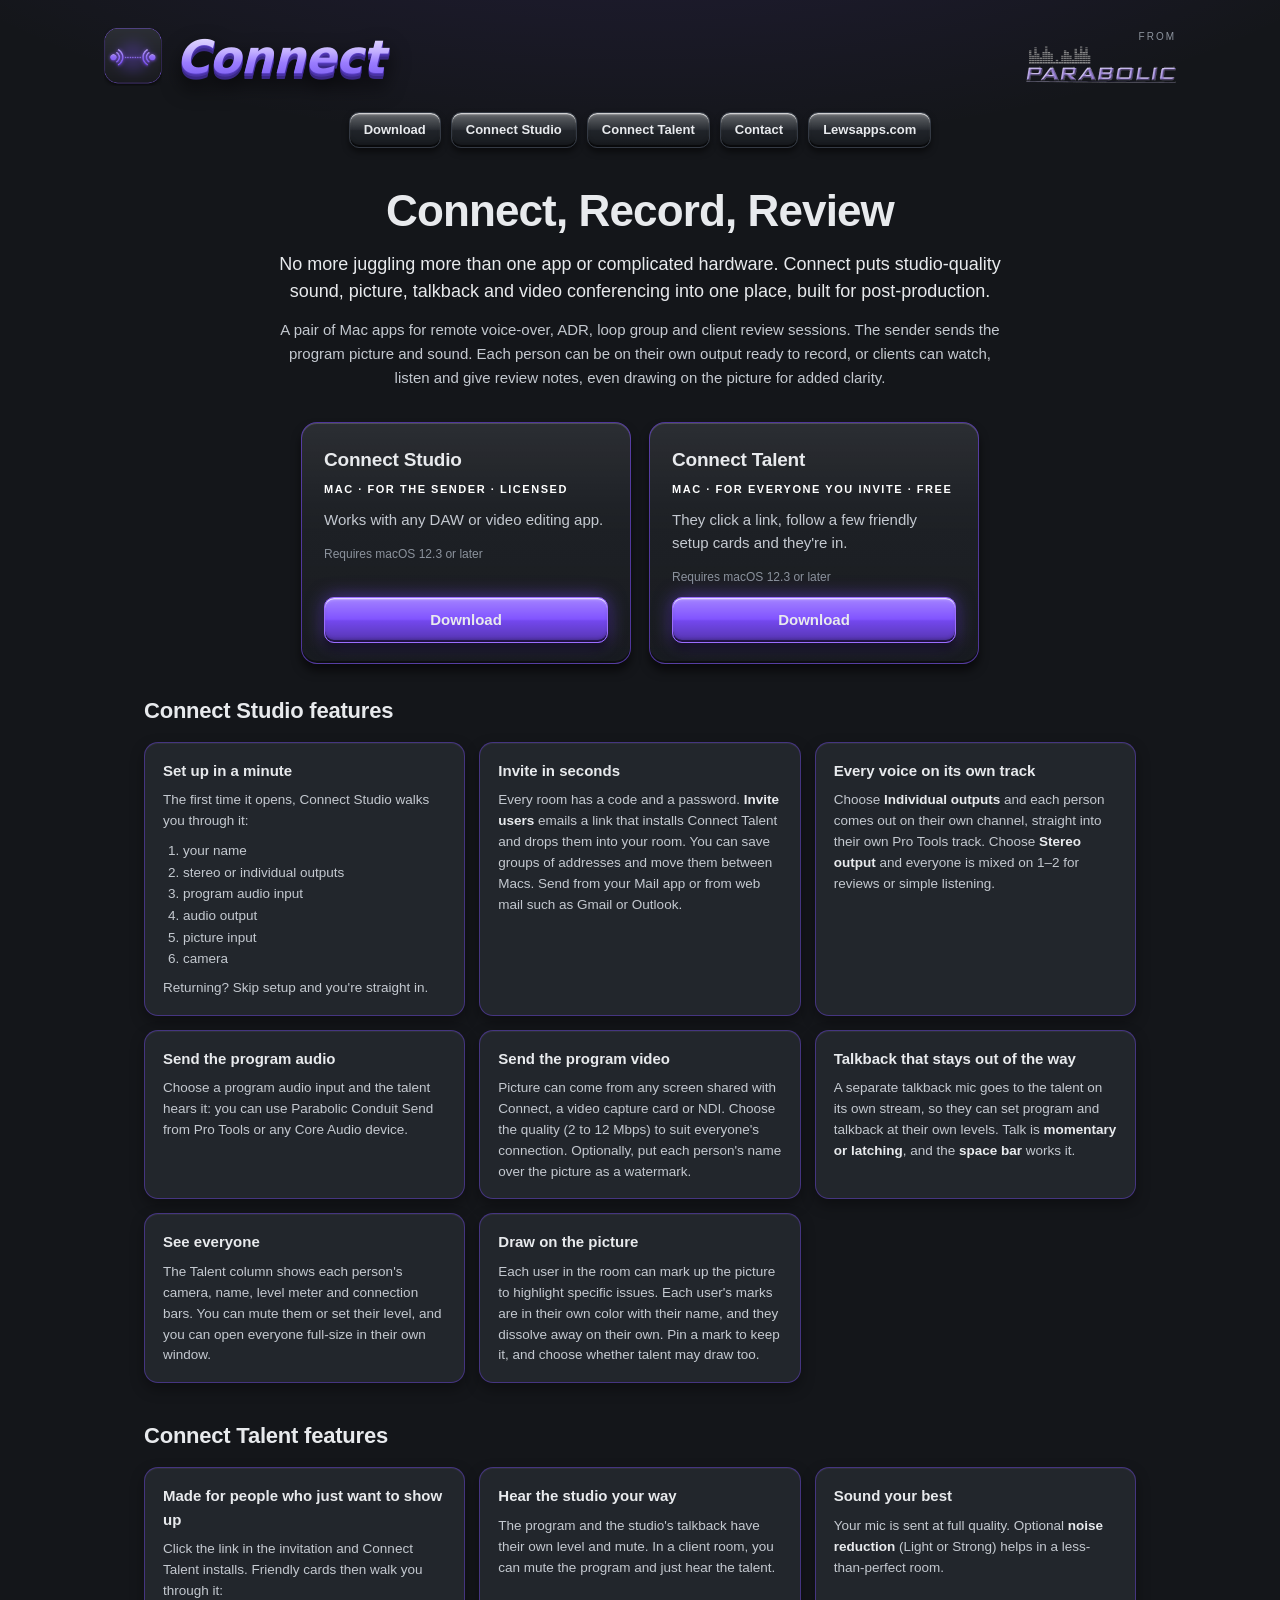
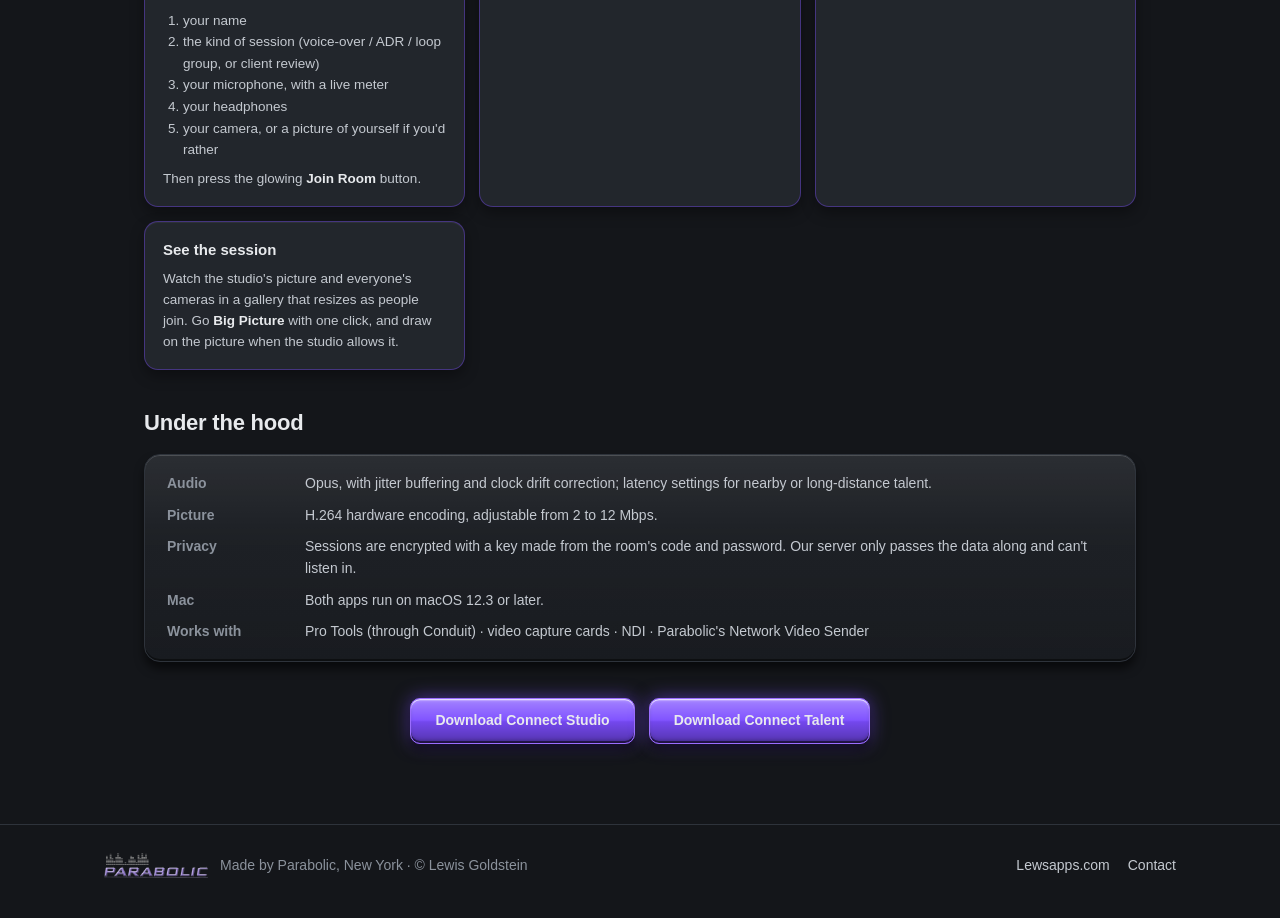
==== commit aeb3e172: "Draw on the picture: highlight Co-Authored-By: Claude Opus 5.5 <noreply@anthropic.com> Claude-Sessio" ====
--- a/docs/index.html
+++ b/docs/index.html
@@ -56,7 +56,7 @@
 
 <section id="studio" class="cn-block">
   <div class="cn-head"><h2>Connect Studio features</h2></div>
-  <div class="cn-grid"><div class="cn-feat"><h4>Set up in a minute</h4><p>The first time it opens, Connect Studio walks you through it:</p><ol><li>your name</li><li>stereo or individual outputs</li><li>program audio input</li><li>audio output</li><li>picture input</li><li>camera</li></ol><p>Returning? Skip setup and you're straight in.</p></div><div class="cn-feat"><h4>Invite in seconds</h4><p>Every room has a code and a password. <b>Invite users</b> emails a link that installs Connect Talent and drops them into your room. You can save groups of addresses and move them between Macs. Send from your Mail app or from web mail such as Gmail or Outlook.</p></div><div class="cn-feat"><h4>Every voice on its own track</h4><p>Choose <b>Individual outputs</b> and each person comes out on their own channel, straight into their own Pro Tools track. Choose <b>Stereo output</b> and everyone is mixed on 1–2 for reviews or simple listening.</p></div><div class="cn-feat"><h4>Send the program audio</h4><p>Choose a program audio input and the talent hears it: you can use Parabolic Conduit Send from Pro Tools or any Core Audio device.</p></div><div class="cn-feat"><h4>Send the program video</h4><p>Picture can come from any screen shared with Connect, a video capture card or NDI. Choose the quality (2 to 12 Mbps) to suit everyone's connection. Optionally, put each person's name over the picture as a watermark.</p></div><div class="cn-feat"><h4>Talkback that stays out of the way</h4><p>A separate talkback mic goes to the talent on its own stream, so they can set program and talkback at their own levels. Talk is <b>momentary or latching</b>, and the <b>space bar</b> works it.</p></div><div class="cn-feat"><h4>See everyone</h4><p>The Talent column shows each person's camera, name, level meter and connection bars. You can mute them or set their level, and you can open everyone full-size in their own window.</p></div><div class="cn-feat"><h4>Draw on the picture</h4><p>Each user in the room can mark up the picture to comment on specific issues. Each user's marks are in their own color with their name, and they dissolve away on their own. Pin a mark to keep it, and choose whether talent may draw too.</p></div></div>
+  <div class="cn-grid"><div class="cn-feat"><h4>Set up in a minute</h4><p>The first time it opens, Connect Studio walks you through it:</p><ol><li>your name</li><li>stereo or individual outputs</li><li>program audio input</li><li>audio output</li><li>picture input</li><li>camera</li></ol><p>Returning? Skip setup and you're straight in.</p></div><div class="cn-feat"><h4>Invite in seconds</h4><p>Every room has a code and a password. <b>Invite users</b> emails a link that installs Connect Talent and drops them into your room. You can save groups of addresses and move them between Macs. Send from your Mail app or from web mail such as Gmail or Outlook.</p></div><div class="cn-feat"><h4>Every voice on its own track</h4><p>Choose <b>Individual outputs</b> and each person comes out on their own channel, straight into their own Pro Tools track. Choose <b>Stereo output</b> and everyone is mixed on 1–2 for reviews or simple listening.</p></div><div class="cn-feat"><h4>Send the program audio</h4><p>Choose a program audio input and the talent hears it: you can use Parabolic Conduit Send from Pro Tools or any Core Audio device.</p></div><div class="cn-feat"><h4>Send the program video</h4><p>Picture can come from any screen shared with Connect, a video capture card or NDI. Choose the quality (2 to 12 Mbps) to suit everyone's connection. Optionally, put each person's name over the picture as a watermark.</p></div><div class="cn-feat"><h4>Talkback that stays out of the way</h4><p>A separate talkback mic goes to the talent on its own stream, so they can set program and talkback at their own levels. Talk is <b>momentary or latching</b>, and the <b>space bar</b> works it.</p></div><div class="cn-feat"><h4>See everyone</h4><p>The Talent column shows each person's camera, name, level meter and connection bars. You can mute them or set their level, and you can open everyone full-size in their own window.</p></div><div class="cn-feat"><h4>Draw on the picture</h4><p>Each user in the room can mark up the picture to highlight specific issues. Each user's marks are in their own color with their name, and they dissolve away on their own. Pin a mark to keep it, and choose whether talent may draw too.</p></div></div>
 </section>
 
 <section id="talent" class="cn-block">
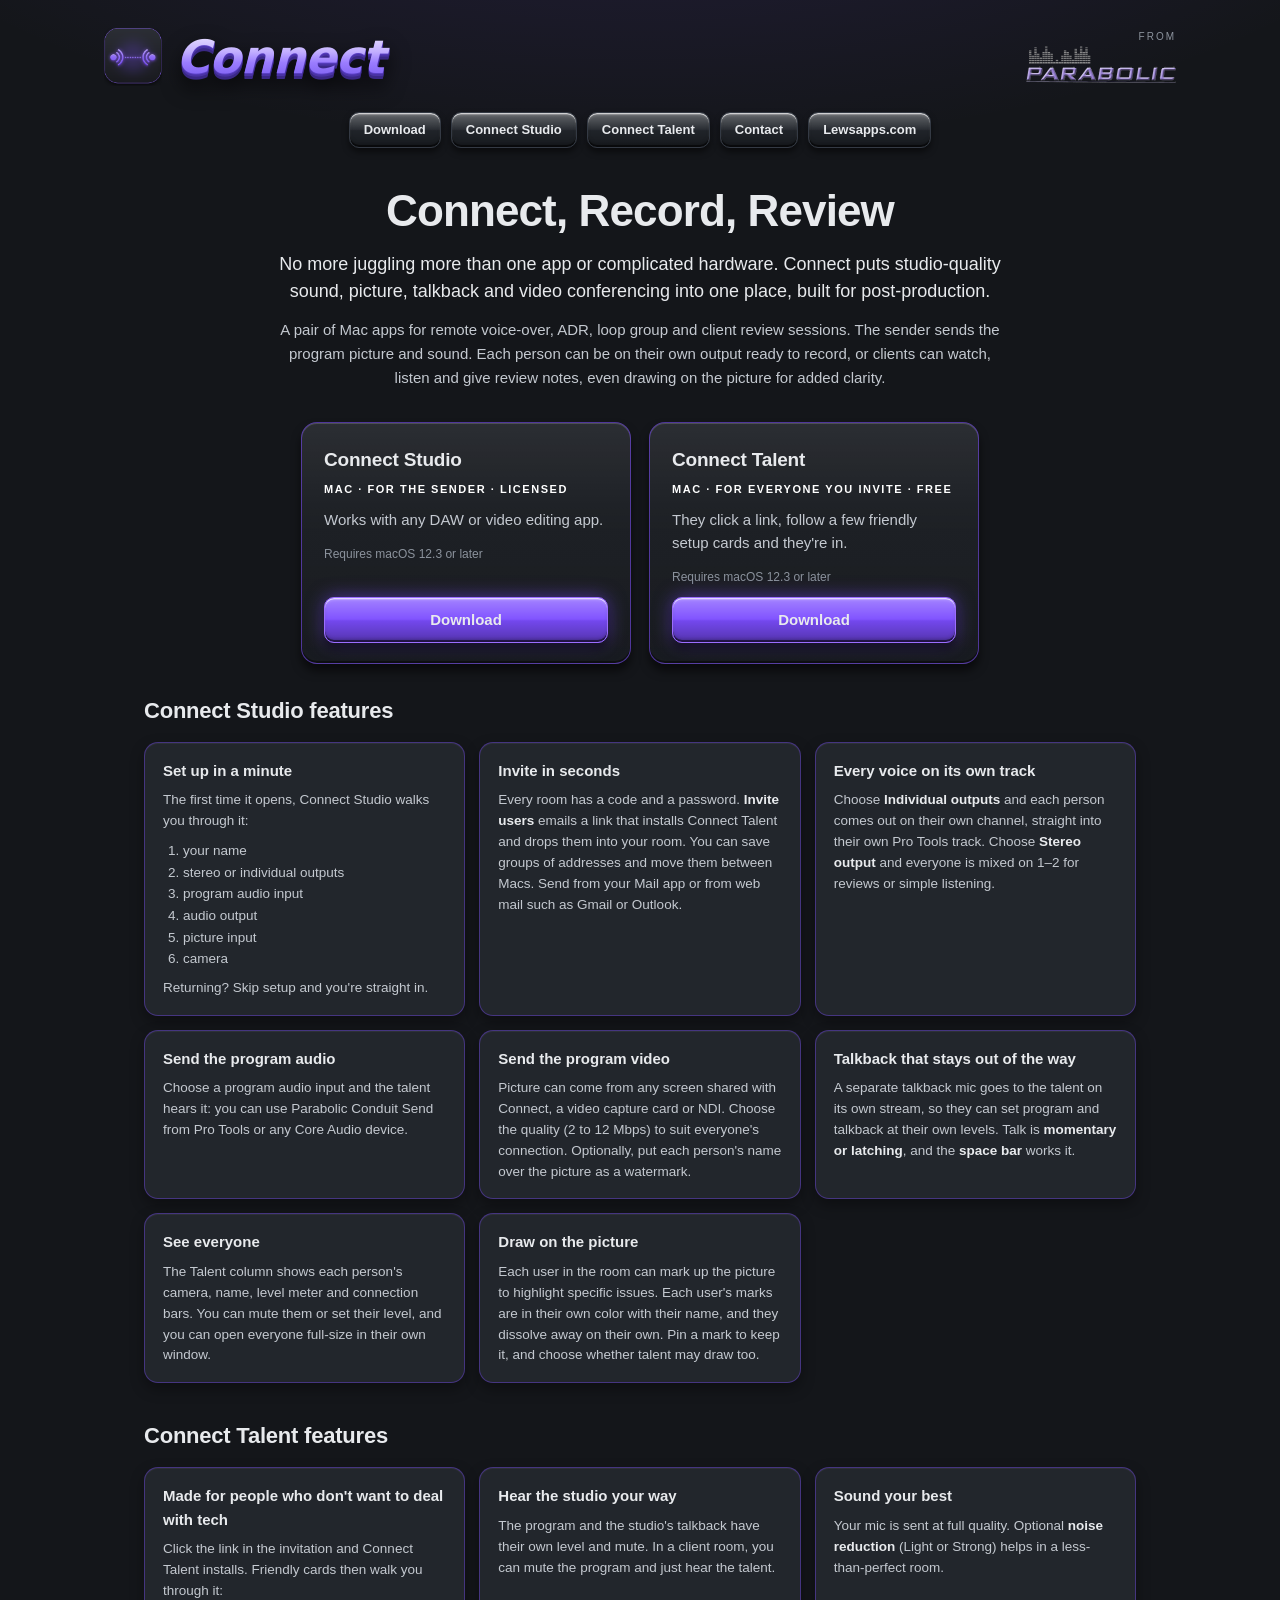
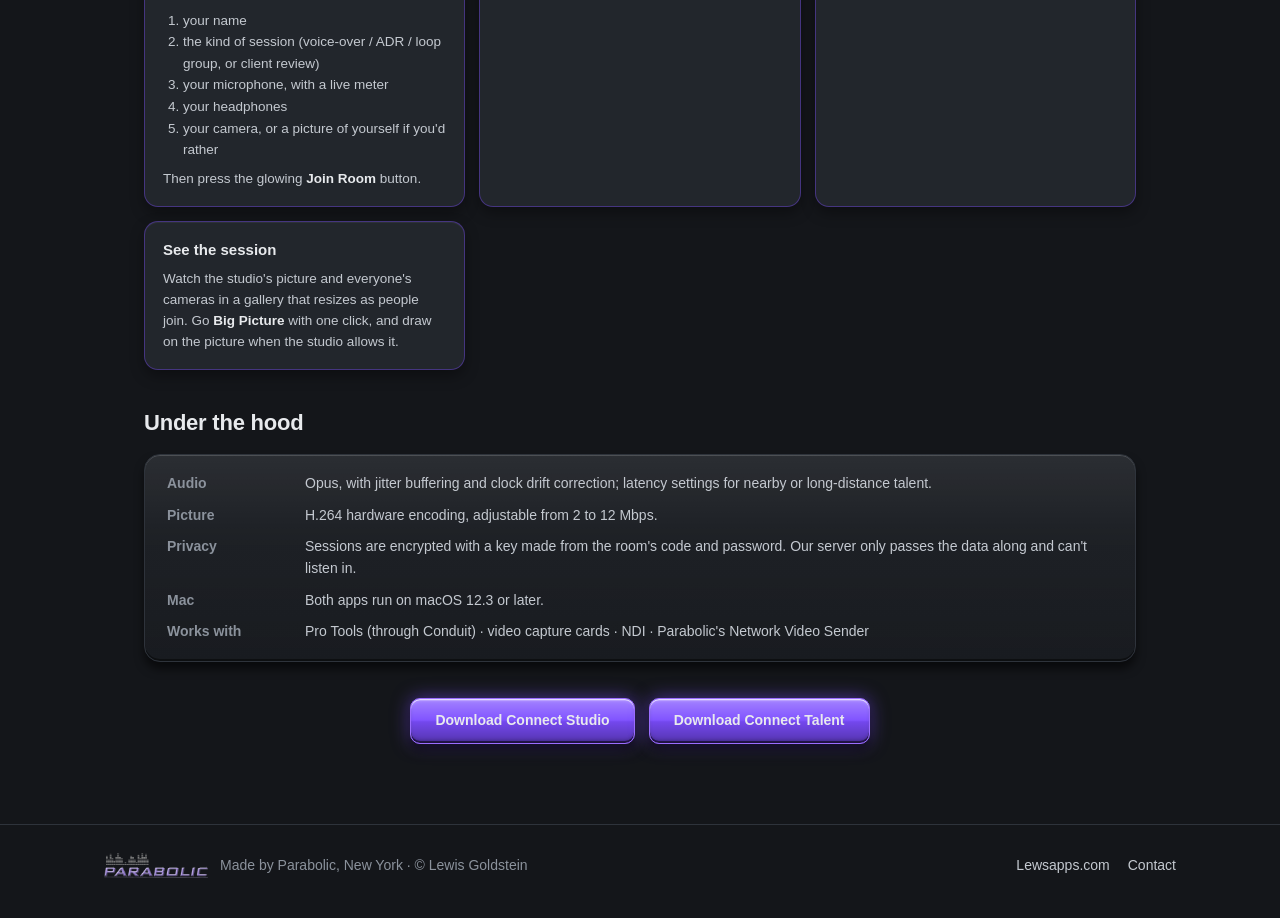
==== commit 891215b1: "Talent card title: don't want to deal with tech Co-Authored-By: Claude Opus 5.5 <noreply@anthropic.c" ====
--- a/docs/index.html
+++ b/docs/index.html
@@ -61,7 +61,7 @@
 
 <section id="talent" class="cn-block">
   <div class="cn-head"><h2>Connect Talent features</h2></div>
-  <div class="cn-grid"><div class="cn-feat"><h4>Made for people who just want to show up</h4><p>Click the link in the invitation and Connect Talent installs. Friendly cards then walk you through it:</p><ol><li>your name</li><li>the kind of session (voice-over / ADR / loop group, or client review)</li><li>your microphone, with a live meter</li><li>your headphones</li><li>your camera, or a picture of yourself if you'd rather</li></ol><p>Then press the glowing <b>Join Room</b> button.</p></div><div class="cn-feat"><h4>Hear the studio your way</h4><p>The program and the studio's talkback have their own level and mute. In a client room, you can mute the program and just hear the talent.</p></div><div class="cn-feat"><h4>Sound your best</h4><p>Your mic is sent at full quality. Optional <b>noise reduction</b> (Light or Strong) helps in a less-than-perfect room.</p></div><div class="cn-feat"><h4>See the session</h4><p>Watch the studio's picture and everyone's cameras in a gallery that resizes as people join. Go <b>Big Picture</b> with one click, and draw on the picture when the studio allows it.</p></div></div>
+  <div class="cn-grid"><div class="cn-feat"><h4>Made for people who don't want to deal with tech</h4><p>Click the link in the invitation and Connect Talent installs. Friendly cards then walk you through it:</p><ol><li>your name</li><li>the kind of session (voice-over / ADR / loop group, or client review)</li><li>your microphone, with a live meter</li><li>your headphones</li><li>your camera, or a picture of yourself if you'd rather</li></ol><p>Then press the glowing <b>Join Room</b> button.</p></div><div class="cn-feat"><h4>Hear the studio your way</h4><p>The program and the studio's talkback have their own level and mute. In a client room, you can mute the program and just hear the talent.</p></div><div class="cn-feat"><h4>Sound your best</h4><p>Your mic is sent at full quality. Optional <b>noise reduction</b> (Light or Strong) helps in a less-than-perfect room.</p></div><div class="cn-feat"><h4>See the session</h4><p>Watch the studio's picture and everyone's cameras in a gallery that resizes as people join. Go <b>Big Picture</b> with one click, and draw on the picture when the studio allows it.</p></div></div>
 </section>
 
 <section class="cn-block">
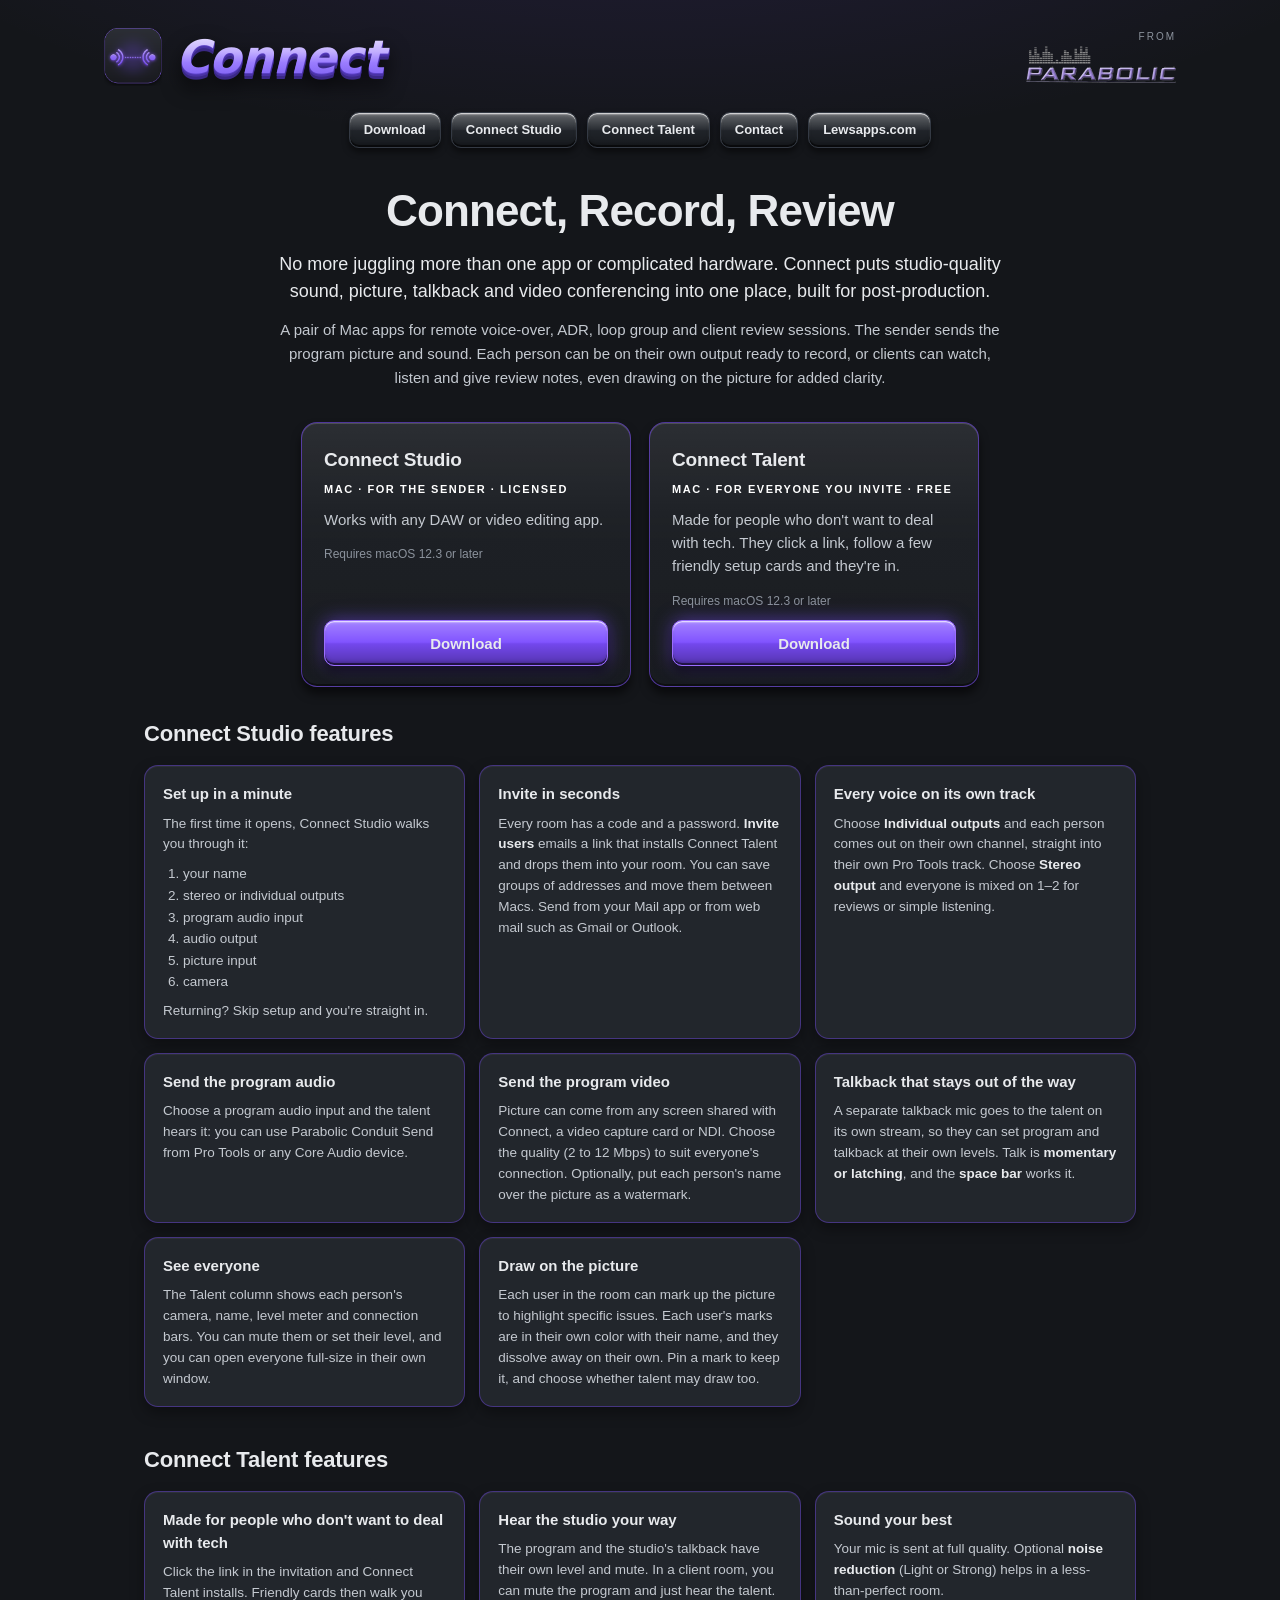
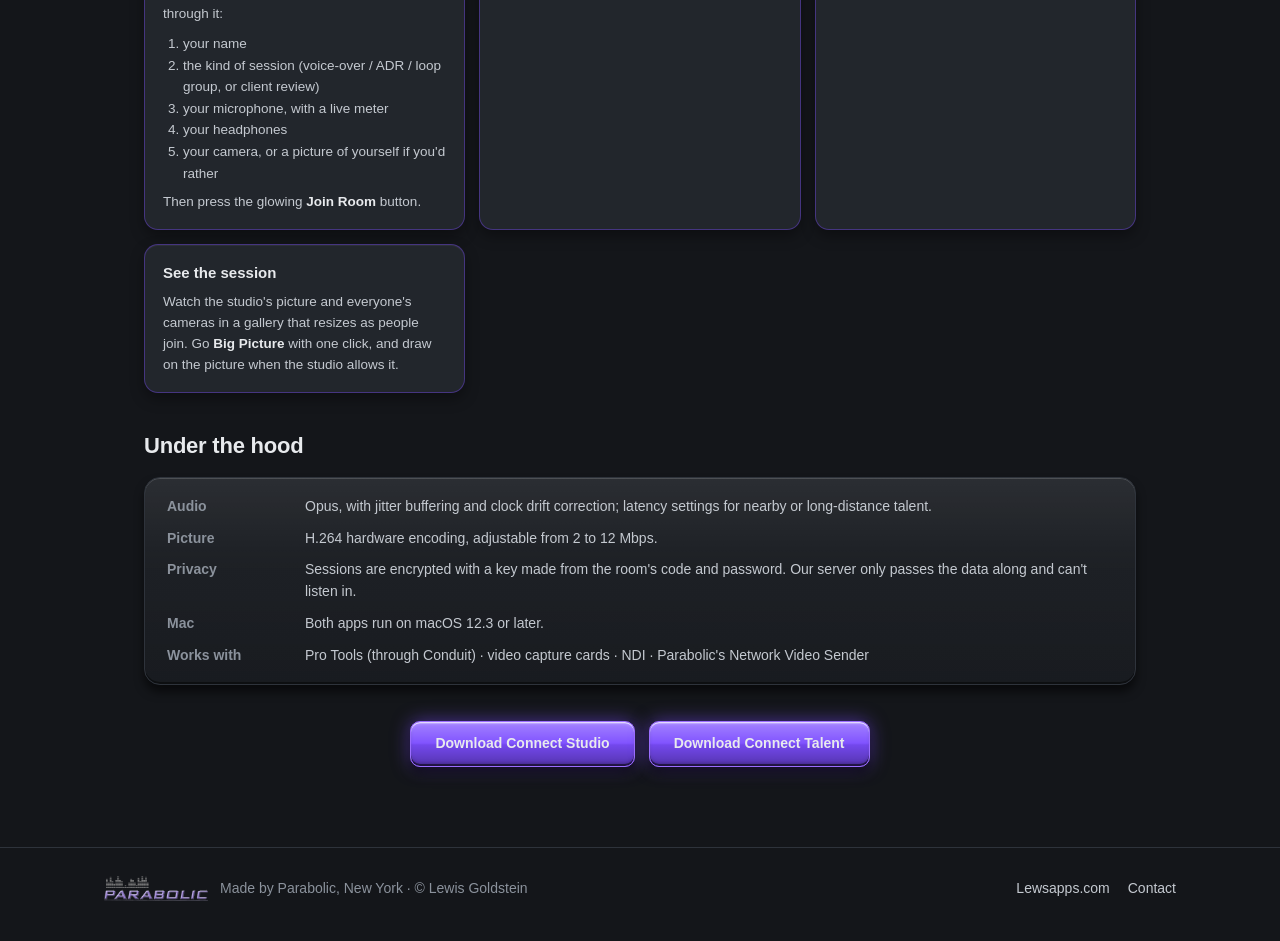
==== commit f9225f2d: "Talent download card: don't want to deal with tech Co-Authored-By: Claude Opus 5.5 <noreply@anthropi" ====
--- a/docs/index.html
+++ b/docs/index.html
@@ -48,7 +48,7 @@
   <article class="card tx-card">
     <h3>Connect Talent</h3>
     <div class="plat">Mac · For everyone you invite · Free</div>
-    <p>They click a link, follow a few friendly setup cards and they're in.</p>
+    <p>Made for people who don't want to deal with tech. They click a link, follow a few friendly setup cards and they're in.</p>
     <div class="req">Requires macOS 12.3 or later</div>
     <a class="btn primary" href="https://raw.githubusercontent.com/diskeditor/lews-apps/main/Connect-Talent-Installer.pkg">Download</a>
   </article>
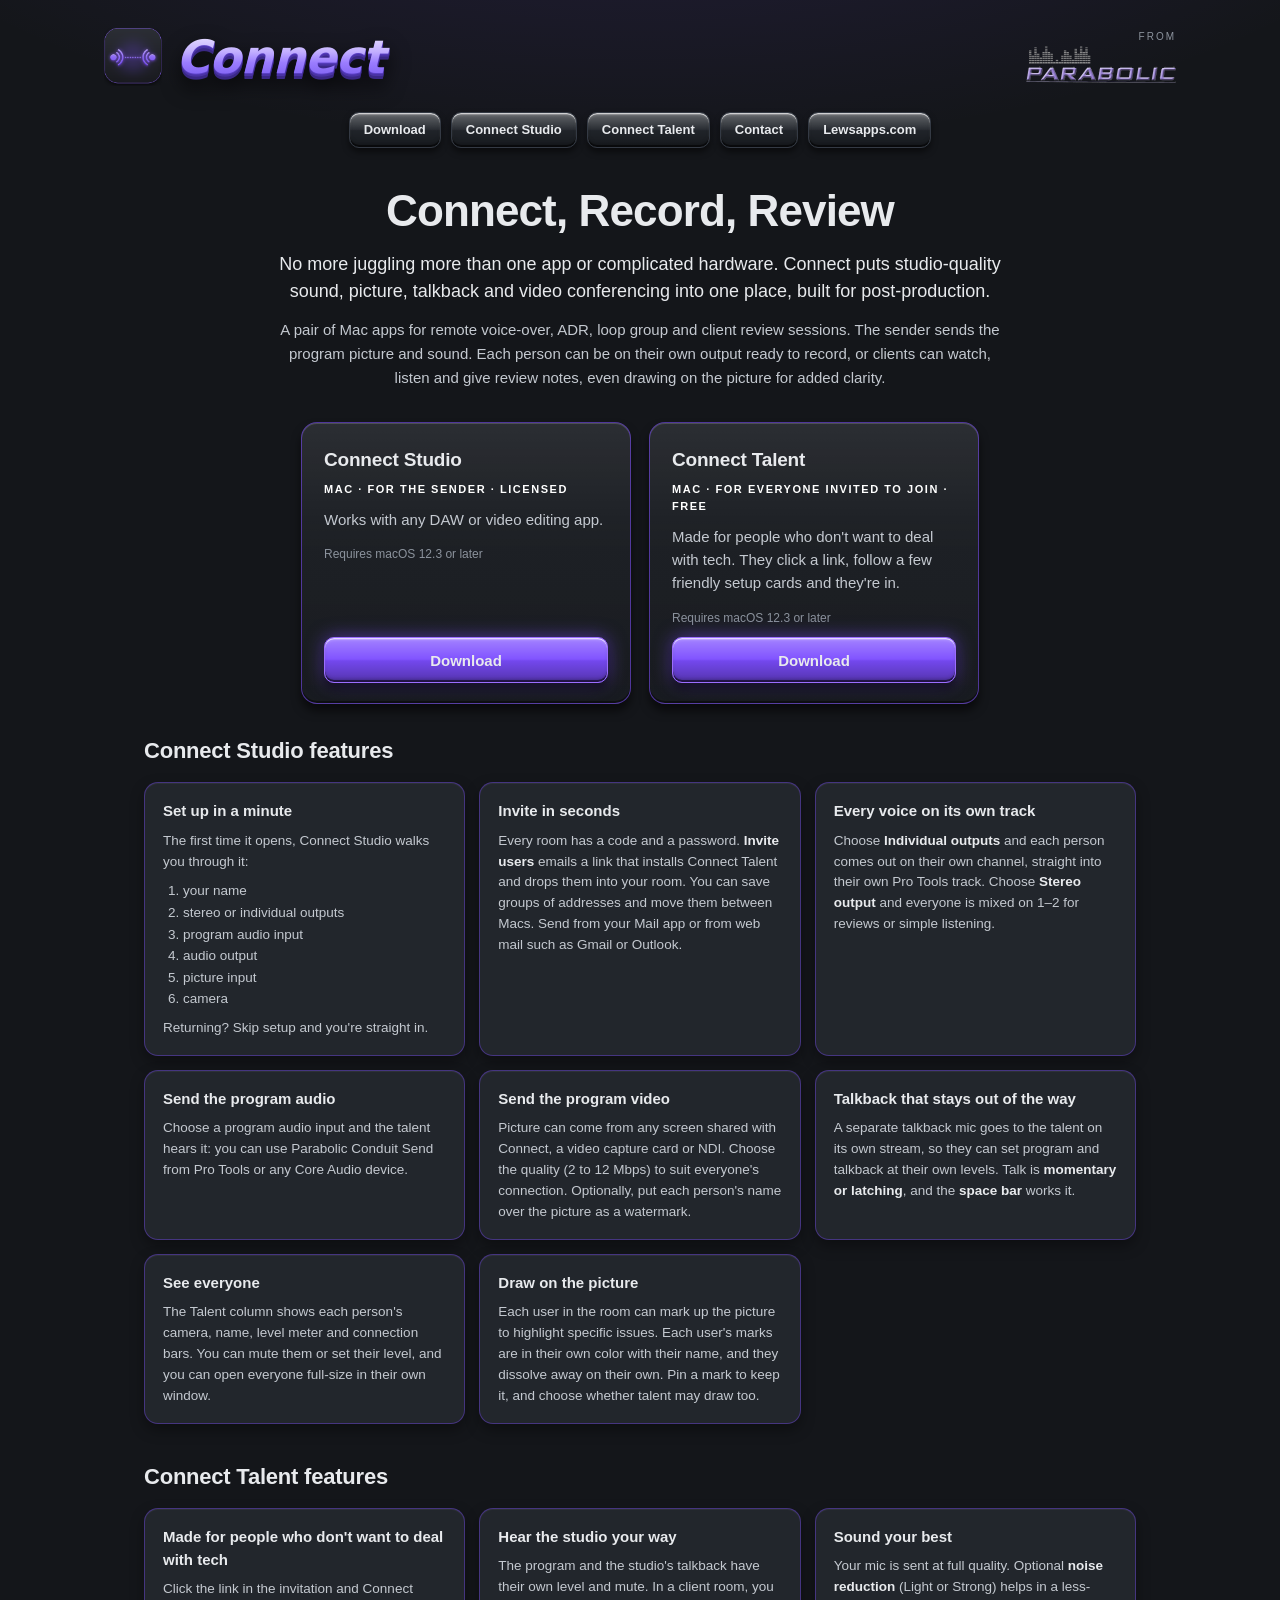
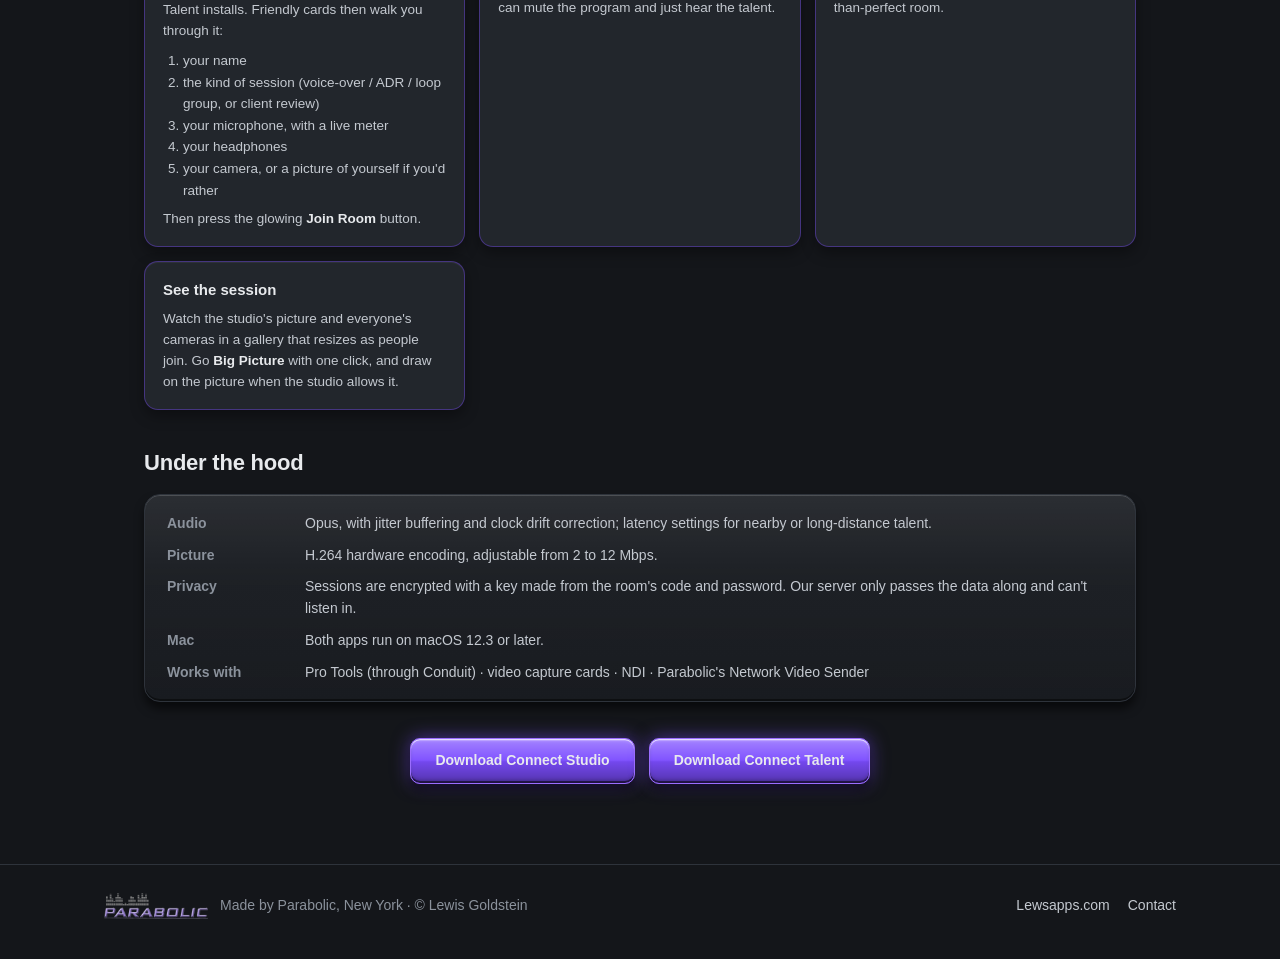
==== commit 763027f2: "Talent card label: for everyone invited to join Co-Authored-By: Claude Opus 5.5 <noreply@anthropic.c" ====
--- a/docs/index.html
+++ b/docs/index.html
@@ -47,7 +47,7 @@
   </article>
   <article class="card tx-card">
     <h3>Connect Talent</h3>
-    <div class="plat">Mac · For everyone you invite · Free</div>
+    <div class="plat">Mac · For everyone invited to join · Free</div>
     <p>Made for people who don't want to deal with tech. They click a link, follow a few friendly setup cards and they're in.</p>
     <div class="req">Requires macOS 12.3 or later</div>
     <a class="btn primary" href="https://raw.githubusercontent.com/diskeditor/lews-apps/main/Connect-Talent-Installer.pkg">Download</a>
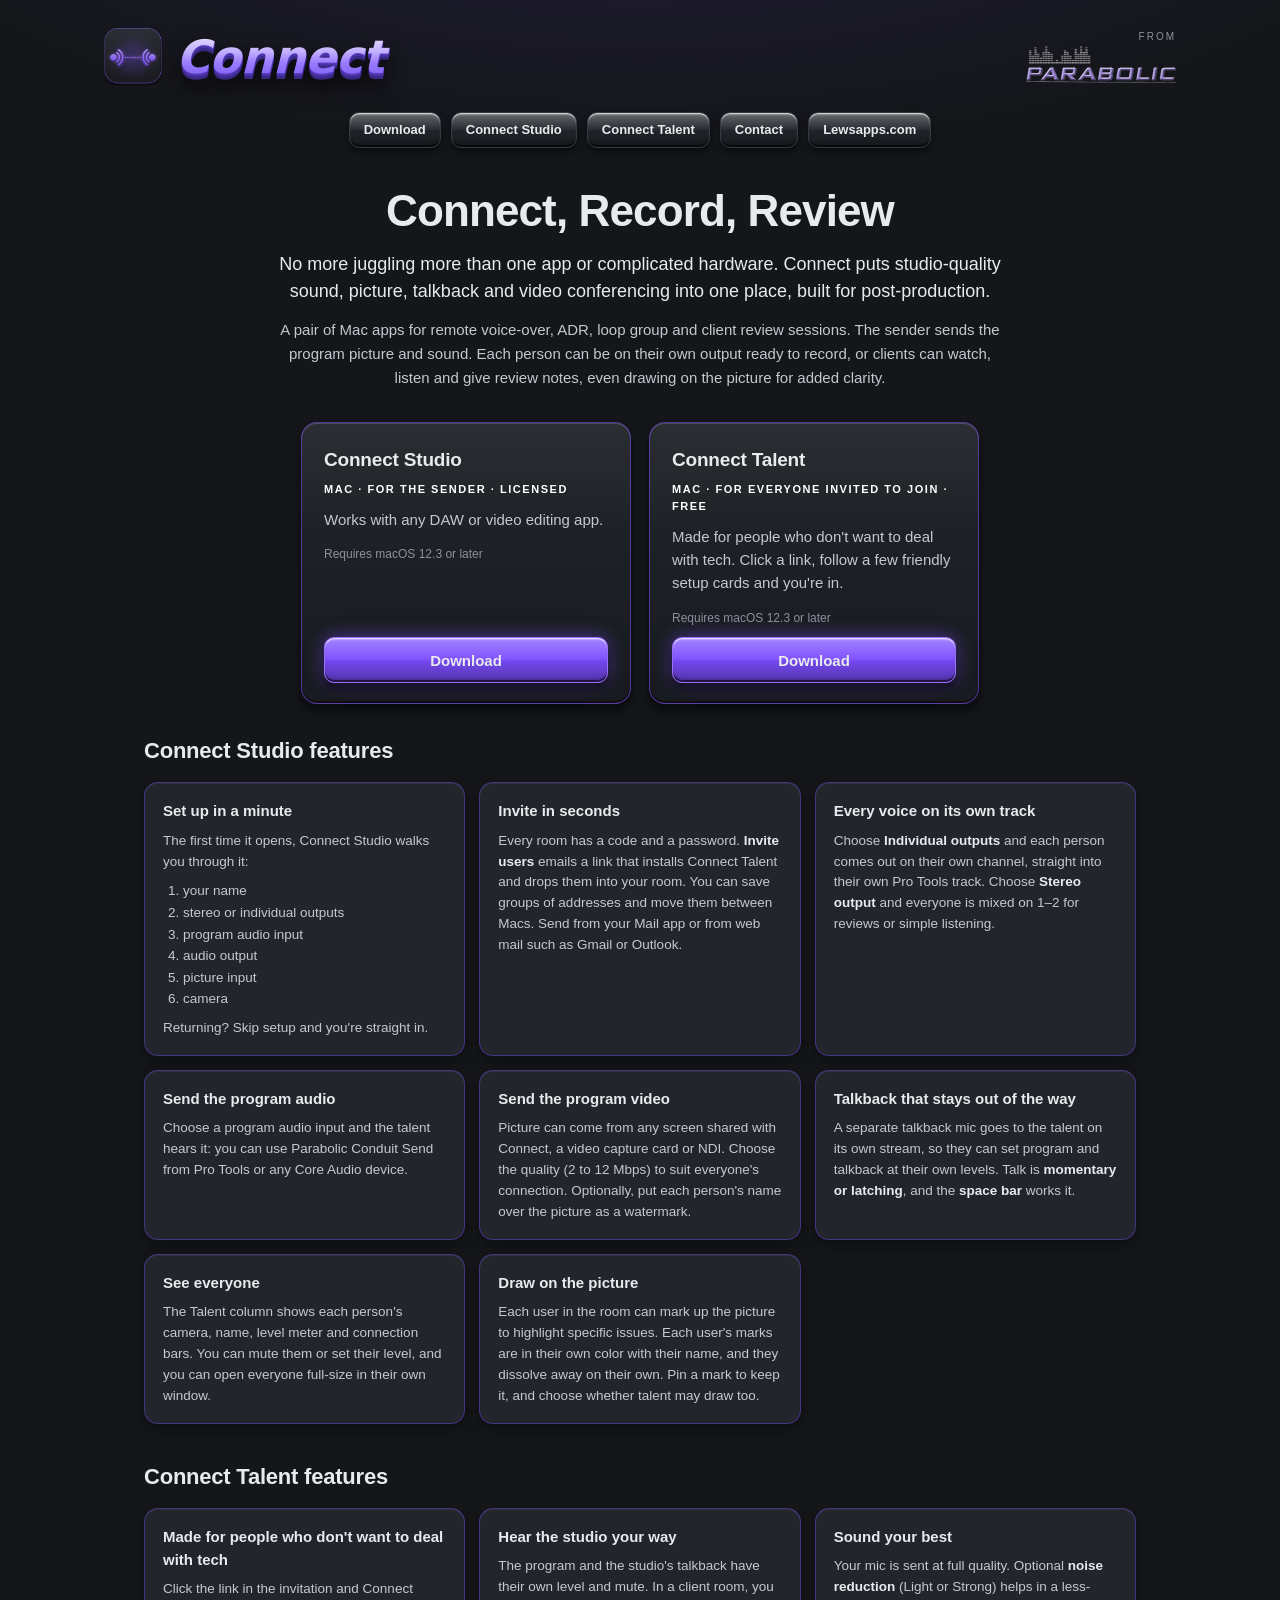
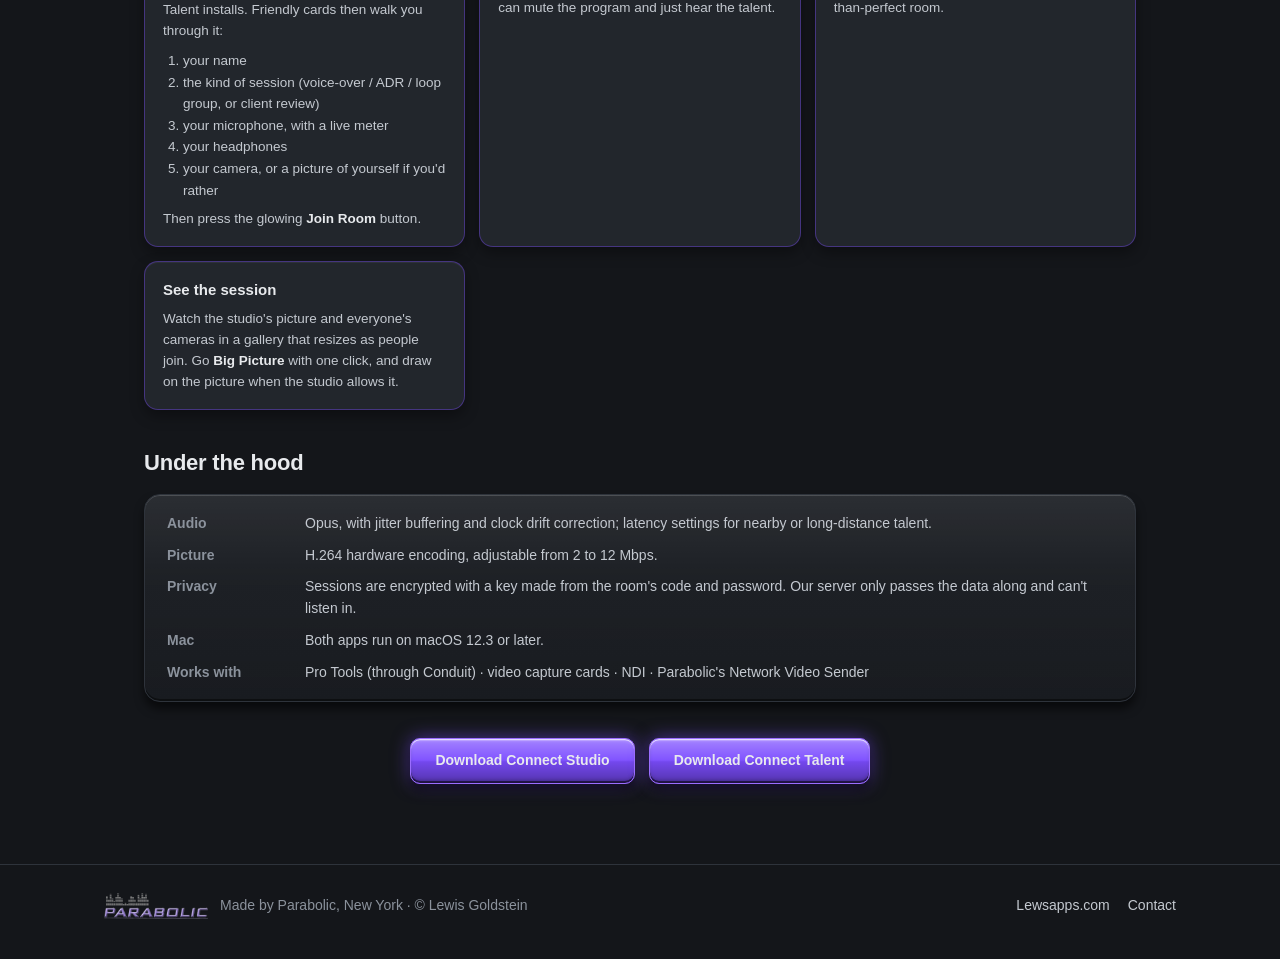
==== commit 66d7ffdf: "Talent card: click a link and you're in Co-Authored-By: Claude Opus 5.5 <noreply@anthropic.com> Clau" ====
--- a/docs/index.html
+++ b/docs/index.html
@@ -48,7 +48,7 @@
   <article class="card tx-card">
     <h3>Connect Talent</h3>
     <div class="plat">Mac · For everyone invited to join · Free</div>
-    <p>Made for people who don't want to deal with tech. They click a link, follow a few friendly setup cards and they're in.</p>
+    <p>Made for people who don't want to deal with tech. Click a link, follow a few friendly setup cards and you're in.</p>
     <div class="req">Requires macOS 12.3 or later</div>
     <a class="btn primary" href="https://raw.githubusercontent.com/diskeditor/lews-apps/main/Connect-Talent-Installer.pkg">Download</a>
   </article>
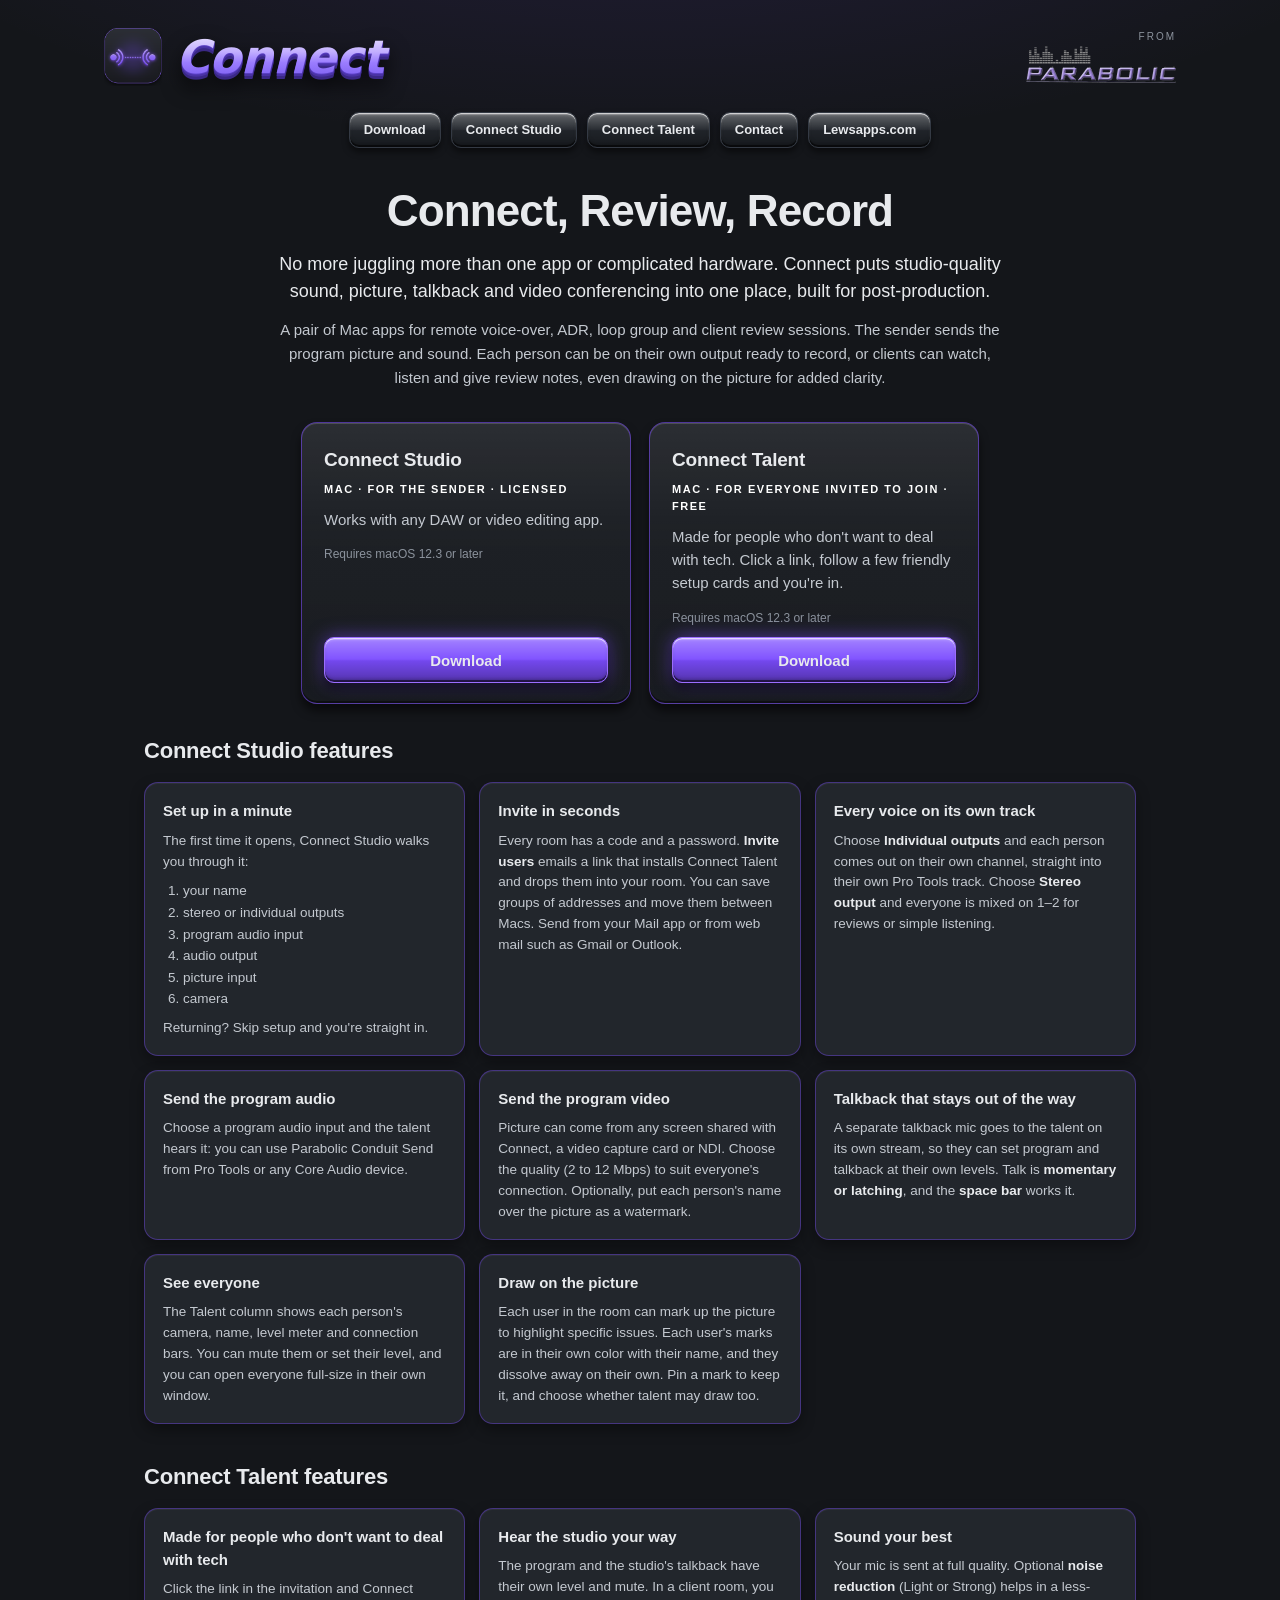
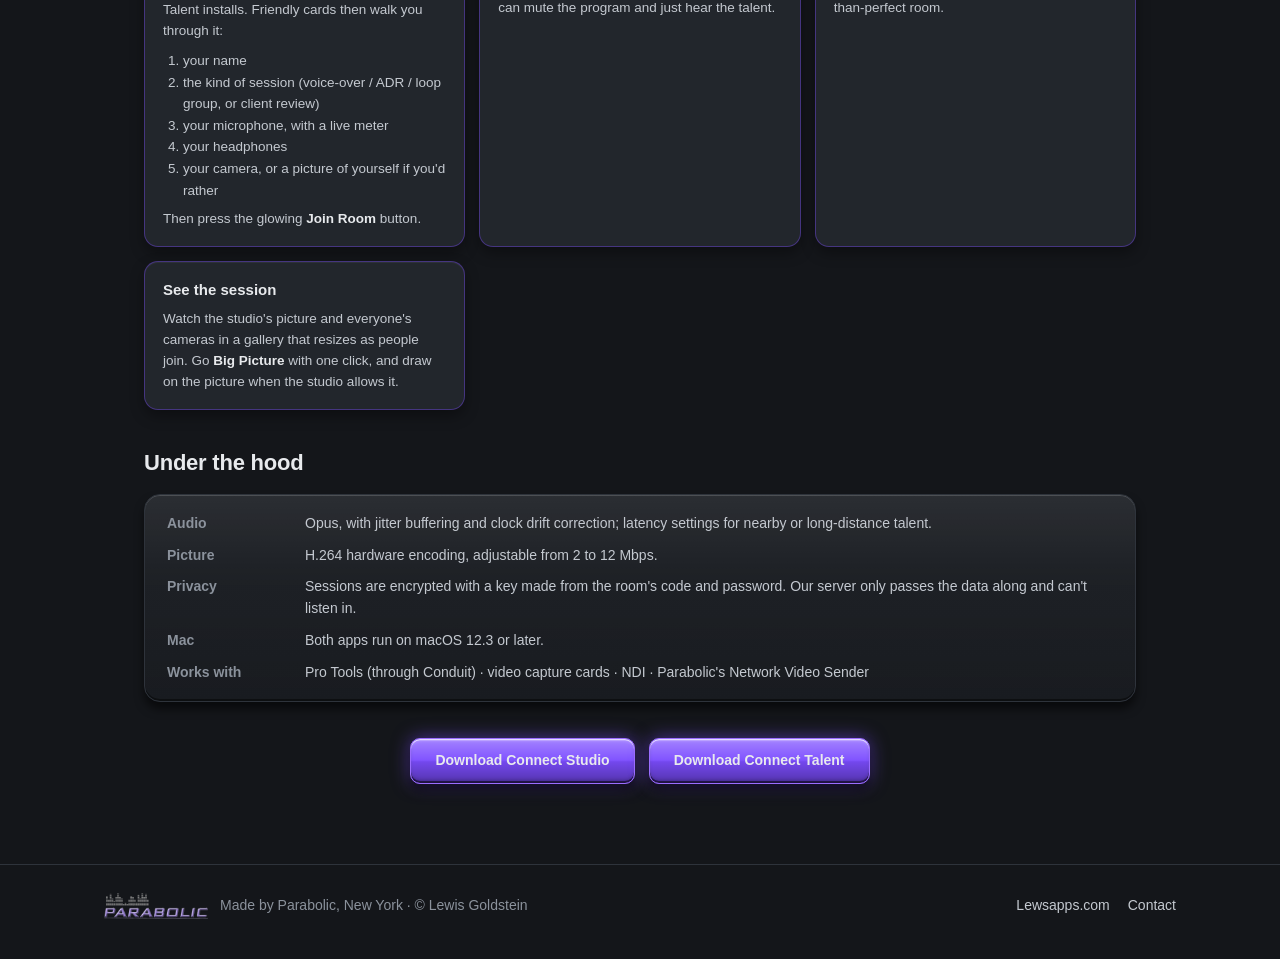
==== commit aaa9d7c9: "Headline: Connect, Review, Record Co-Authored-By: Claude Opus 5.5 <noreply@anthropic.com> Claude-Ses" ====
--- a/docs/index.html
+++ b/docs/index.html
@@ -32,7 +32,7 @@
 <main class="tx-wrap cn-main">
 
 <section class="cn-hero">
-  <h1>Connect, Record, Review</h1>
+  <h1>Connect, Review, Record</h1>
   <p class="cn-lead">No more juggling more than one app or complicated hardware. Connect puts studio-quality sound, picture, talkback and video conferencing into one place, built for post-production.</p>
   <p class="cn-sub">A pair of Mac apps for remote voice-over, ADR, loop group and client review sessions. The sender sends the program picture and sound. Each person can be on their own output ready to record, or clients can watch, listen and give review notes, even drawing on the picture for added clarity.</p>
 </section>
